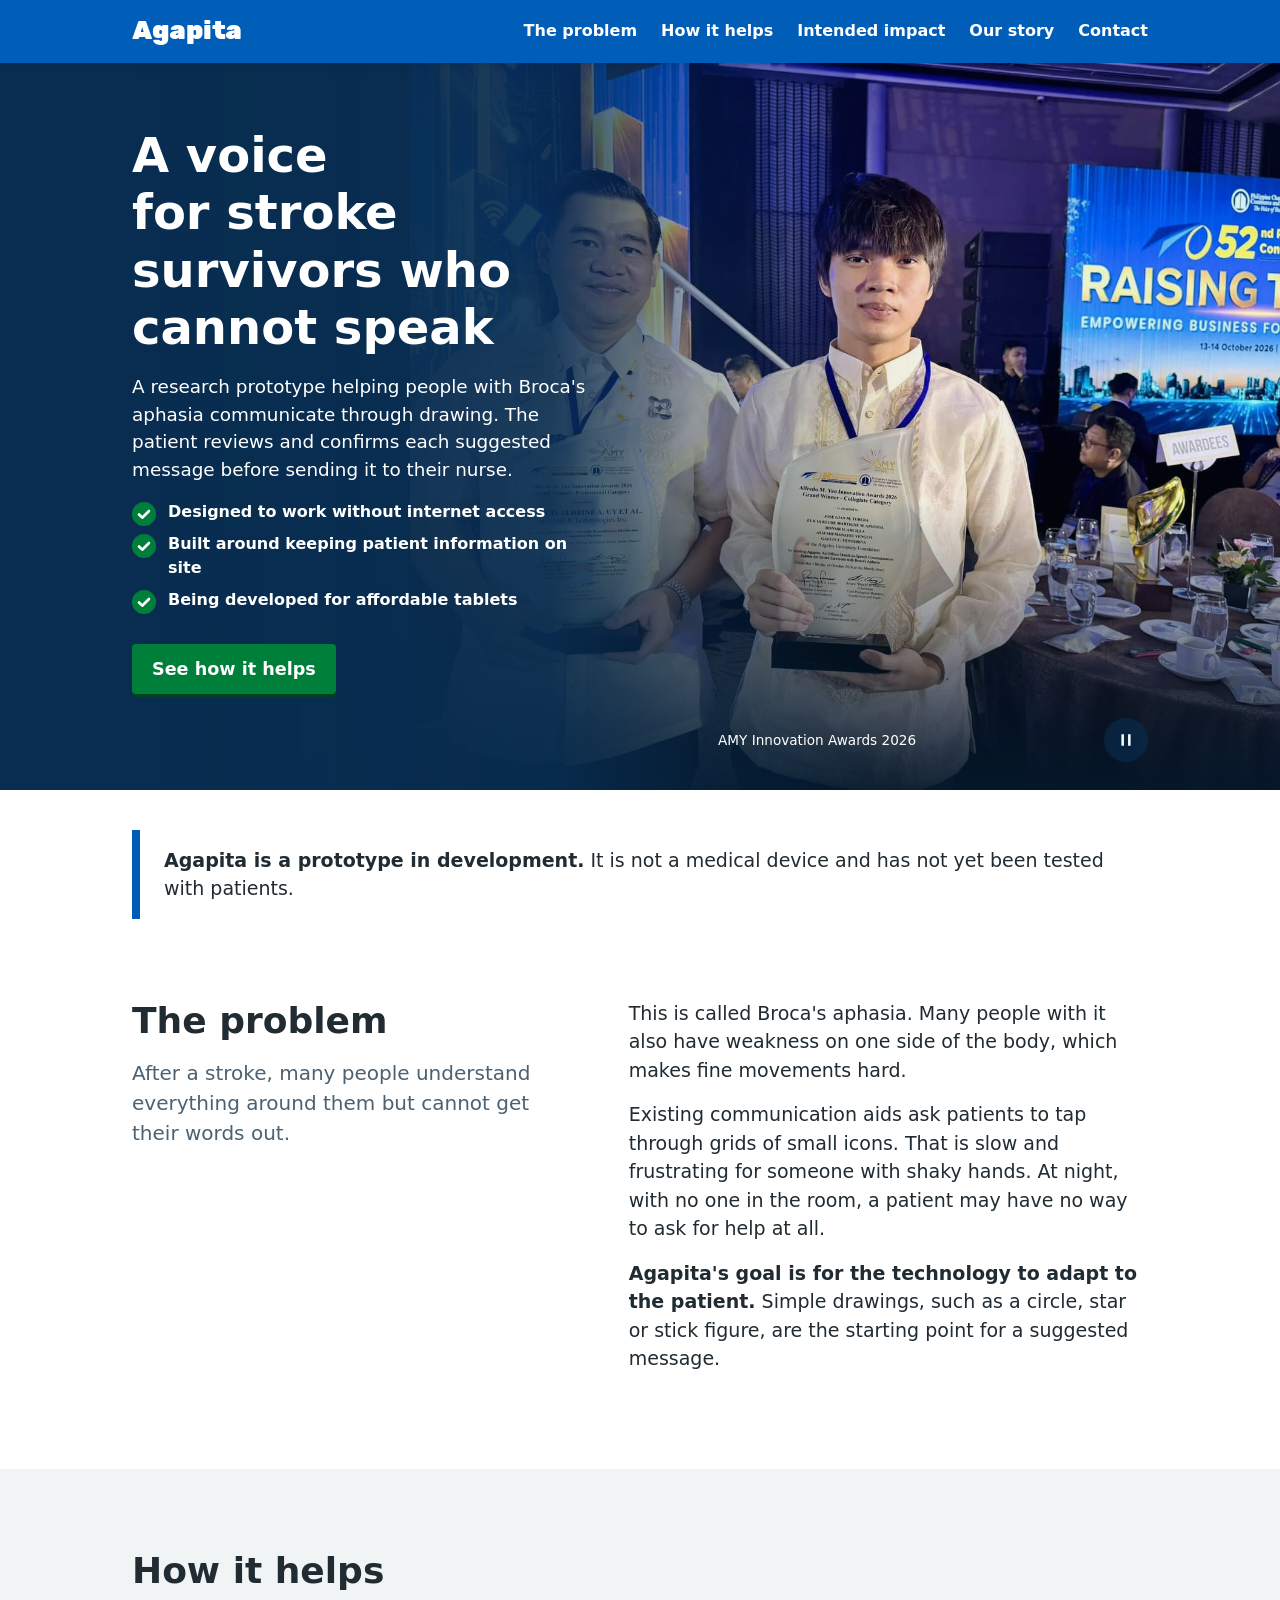
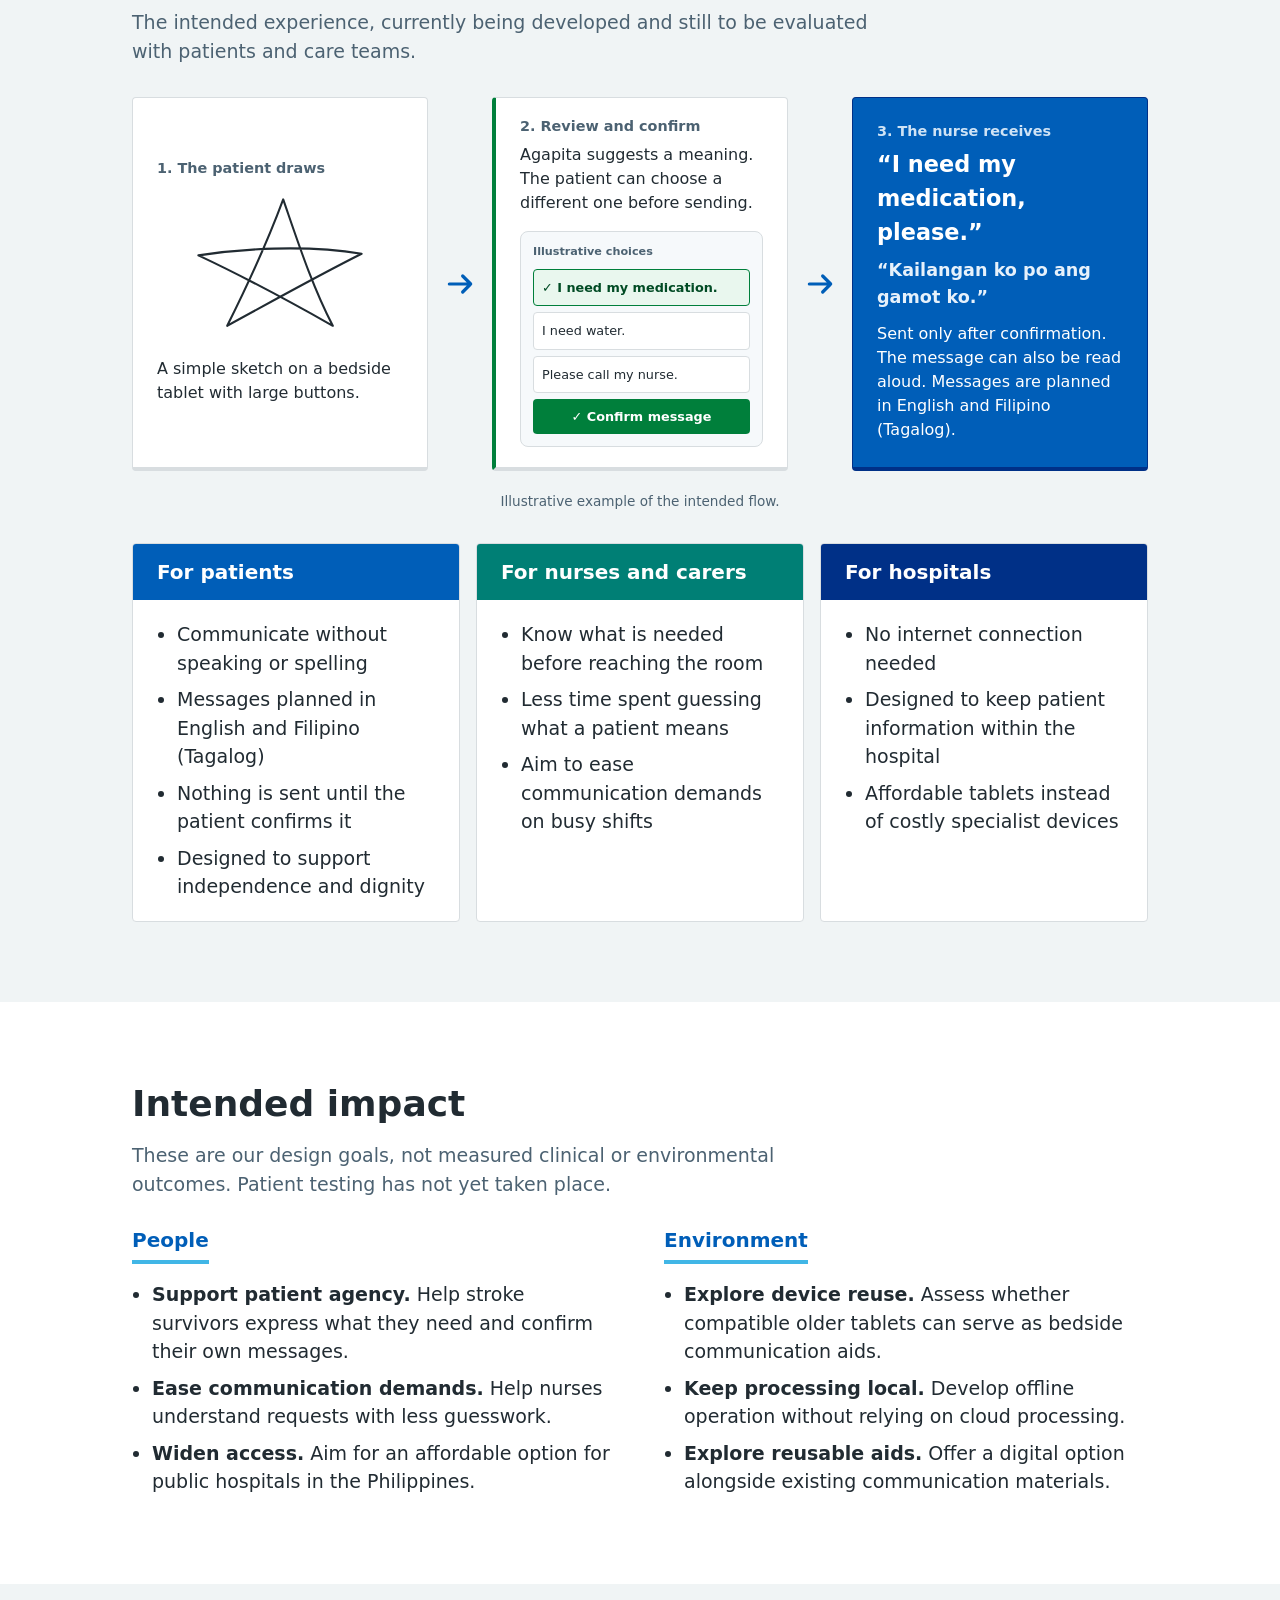
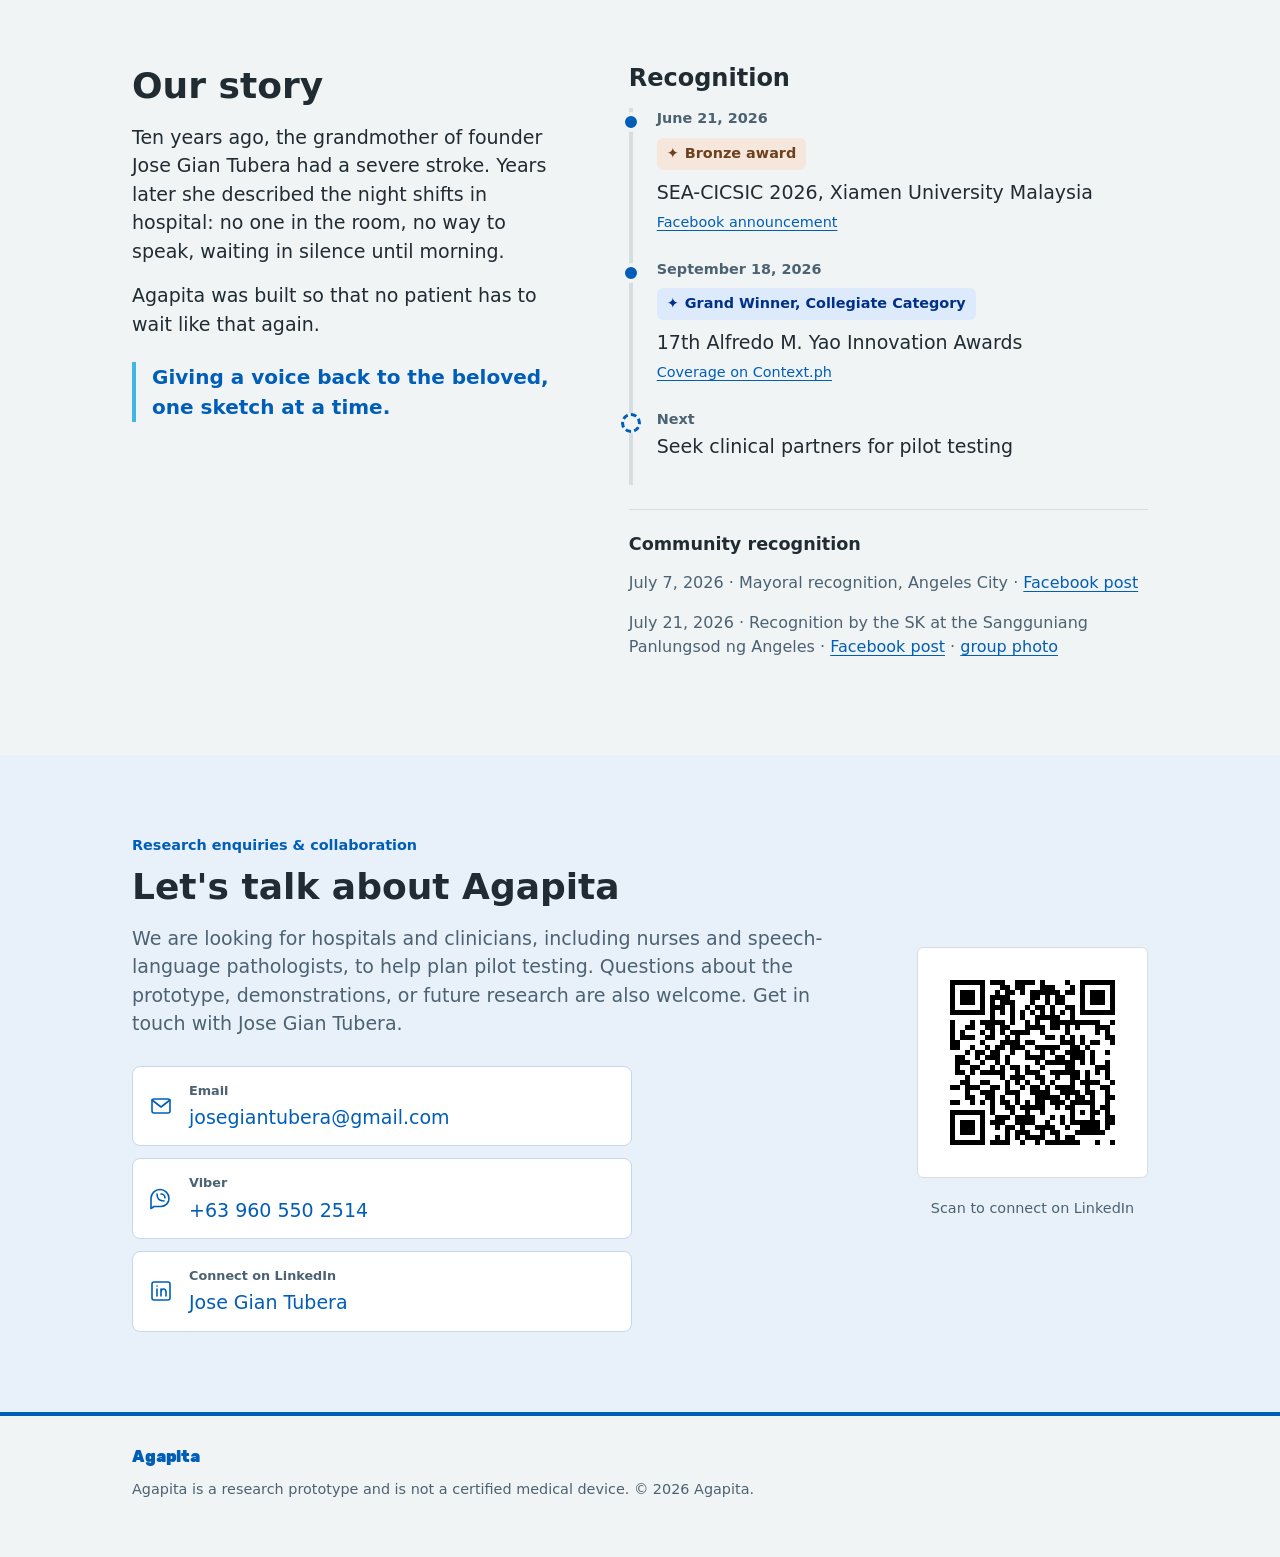
==== site/index.html @ a3d559a4 "change hero carousel image order" ====
<!doctype html>
<html lang="en">
<head>
  <meta charset="utf-8">
  <meta name="viewport" content="width=device-width, initial-scale=1">
  <title>Agapita | A Voice for Stroke Survivors</title>
  <meta name="description" content="Agapita is a research prototype designed to help stroke survivors with Broca's aphasia communicate through drawings and patient-confirmed messages.">
  <meta property="og:title" content="Agapita | A Voice for Stroke Survivors">
  <meta property="og:description" content="A research prototype for communication through drawing, with patient review and confirmation before sending.">
  <meta property="og:type" content="website">
  <meta property="og:url" content="https://iamstrix.github.io/agapita-site/">
  <meta property="og:site_name" content="Agapita">
  <meta property="og:image" content="https://iamstrix.github.io/agapita-site/assets/social-preview.jpg">
  <meta property="og:image:width" content="1200">
  <meta property="og:image:height" content="630">
  <meta property="og:image:alt" content="Agapita at the AMY Innovation Awards ceremony.">
  <meta name="twitter:card" content="summary_large_image">
  <meta name="twitter:title" content="Agapita | A Voice for Stroke Survivors">
  <meta name="twitter:description" content="A research prototype for communication through drawing, with patient review and confirmation before sending.">
  <meta name="twitter:image" content="https://iamstrix.github.io/agapita-site/assets/social-preview.jpg">
  <meta name="twitter:image:alt" content="Agapita at the AMY Innovation Awards ceremony.">
  <meta name="theme-color" content="#005EB8">
  <meta name="color-scheme" content="light">
  <link rel="canonical" href="https://iamstrix.github.io/agapita-site/">
  <link rel="icon" type="image/svg+xml" href="assets/favicon.svg">
  <link rel="icon" type="image/png" sizes="32x32" href="assets/favicon-32.png">
  <link rel="apple-touch-icon" href="assets/apple-touch-icon.png">
  <link rel="preconnect" href="https://fonts.googleapis.com">
  <link rel="preconnect" href="https://fonts.gstatic.com" crossorigin>
  <link href="https://fonts.googleapis.com/css2?family=Rubik+One&text=Agapita&display=swap" rel="stylesheet">
  <link rel="stylesheet" href="style.css">
  <script src="carousel.js" defer></script>
  <script src="navigation.js" defer></script>
</head>
<body>
  <a class="skip" href="#main">Skip to main content</a>

  <header class="header">
    <div class="wrap header-inner">
      <a href="#top" class="header-brand wordmark">Agapita</a>
      <nav class="header-nav" aria-label="Sections">
        <a href="#problem">The problem</a>
        <a href="#helps">How it helps</a>
        <a href="#impact">Intended impact</a>
        <a href="#story">Our story</a>
        <a href="#contact">Contact</a>
      </nav>
    </div>
  </header>

  <main id="main">
    <!-- Hero -->
    <section class="hero" id="top">
      <div class="wrap hero-copy">
        <div class="hero-text">
          <h1>A voice for stroke survivors who cannot speak</h1>
          <p class="lede">A research prototype helping people with Broca's aphasia communicate through drawing. The patient reviews and confirms each suggested message before sending it to their nurse.</p>
          <ul class="ticks">
            <li>Designed to work without internet access</li>
            <li>Built around keeping patient information on site</li>
            <li>Being developed for affordable tablets</li>
          </ul>
          <a class="button" href="#helps">See how it helps</a>
        </div>
      </div>
        <div class="carousel" role="region" aria-roledescription="carousel" aria-label="Agapita at innovation events">
          <div class="carousel-slides" id="event-slides">
            <figure class="event-slide event-slide-plaques">
              <img src="assets/events/amy-awards-recognition.jpg" width="1600" height="1200" fetchpriority="high" decoding="async" alt="Two award recipients hold their AMY Innovation Awards plaques beside the conference stage.">
              <figcaption>
                <span class="event-name">AMY Innovation Awards 2026</span>
              </figcaption>
            </figure>
            <figure class="event-slide">
              <img src="assets/events/sea-cicsic-demonstration.jpg" width="1600" height="1067" loading="lazy" decoding="async" alt="A presenter demonstrates Agapita on a tablet to seated attendees at SEA-CICSIC.">
              <figcaption>
                <span class="event-name">SEA-CICSIC 2026 · Xiamen University Malaysia</span>
              </figcaption>
            </figure>
            <figure class="event-slide">
              <img src="assets/events/amy-awards-stage.jpg" width="1440" height="810" loading="lazy" decoding="async" alt="An Agapita representative holding an award joins a group photograph on the AMY Innovation Awards stage.">
              <figcaption>
                <span class="event-name">AMY Innovation Awards 2026</span>
              </figcaption>
            </figure>
          </div>
          <button type="button" class="carousel-play" aria-controls="event-slides" aria-describedby="carousel-help" aria-label="Pause slideshow" title="Pause slideshow" hidden>
            <svg class="icon-pause" viewBox="0 0 24 24" aria-hidden="true"><path d="M8 5v14M16 5v14" fill="none" stroke="currentColor" stroke-width="3"/></svg>
            <svg class="icon-play" viewBox="0 0 24 24" aria-hidden="true"><path d="m8 5 11 7-11 7Z" fill="currentColor"/></svg>
          </button>
          <p id="carousel-help" class="visually-hidden">Use the left and right arrow keys to change photographs.</p>
          <p class="carousel-status visually-hidden" aria-live="polite" aria-atomic="true"></p>
        </div>
    </section>

    <div class="wrap">
      <div class="inset">
        <p><strong>Agapita is a prototype in development.</strong> It is not a medical device and has not yet been tested with patients.</p>
      </div>
    </div>

    <!-- Problem -->
    <section class="section" id="problem">
      <div class="wrap two-col">
        <div>
          <h2>The problem</h2>
          <p class="lede-sm">After a stroke, many people understand everything around them but cannot get their words out.</p>
        </div>
        <div>
          <p>This is called Broca's aphasia. Many people with it also have weakness on one side of the body, which makes fine movements hard.</p>
          <p>Existing communication aids ask patients to tap through grids of small icons. That is slow and frustrating for someone with shaky hands. At night, with no one in the room, a patient may have no way to ask for help at all.</p>
          <p><strong>Agapita's goal is for the technology to adapt to the patient.</strong> Simple drawings, such as a circle, star or stick figure, are the starting point for a suggested message.</p>
        </div>
      </div>
    </section>

    <!-- How it helps -->
    <section class="section section-grey" id="helps">
      <div class="wrap">
        <h2>How it helps</h2>
        <p class="section-intro">The intended experience, currently being developed and still to be evaluated with patients and care teams.</p>
        <div class="communication-demo">
        <div class="hero-demo" aria-label="Example: a sketch becomes a message">
          <div class="panel">
            <h3 class="panel-label">1. The patient draws</h3>
            <svg class="sketch" viewBox="0 0 240 200" aria-hidden="true">
              <path class="stroke" d="M18 88 C70 80 150 74 222 86 C170 112 120 140 54 176 C78 128 104 72 124 18 C142 70 160 126 186 176 C140 150 82 118 18 88"/>
            </svg>
            <p class="flow-detail">A simple sketch on a bedside tablet with large buttons.</p>
          </div>
          <div class="arrow" aria-hidden="true">
            <svg viewBox="0 0 24 24"><path d="M12 4v16m0 0-6-6m6 6 6-6"/></svg>
          </div>
          <div class="panel panel-review">
            <h3 class="panel-label">2. Review and confirm</h3>
            <p>Agapita suggests a meaning. The patient can choose a different one before sending.</p>
            <div class="message-preview" role="group" aria-label="Illustrative message choices, not an interactive demo">
              <p class="preview-label">Illustrative choices</p>
              <ul class="preview-options">
                <li class="is-selected"><span aria-hidden="true">✓</span> I need my medication.</li>
                <li>I need water.</li>
                <li>Please call my nurse.</li>
              </ul>
              <span class="preview-confirm"><span aria-hidden="true">✓</span> Confirm message</span>
            </div>
          </div>
          <div class="arrow" aria-hidden="true">
            <svg viewBox="0 0 24 24"><path d="M12 4v16m0 0-6-6m6 6 6-6"/></svg>
          </div>
          <div class="panel panel-message">
            <h3 class="panel-label">3. The nurse receives</h3>
            <p class="message">“I need my medication, please.”</p>
            <p class="message-alt" lang="fil">“Kailangan ko po ang gamot ko.”</p>
            <p class="flow-detail">Sent only after confirmation. The message can also be read aloud. Messages are planned in English and Filipino (Tagalog).</p>
          </div>
          <p class="demo-note">Illustrative example of the intended flow.</p>
        </div>
        </div>
        <div class="cards">
          <article class="card">
            <div class="card-head card-head-blue"><h3>For patients</h3></div>
            <div class="card-body">
              <ul>
                <li>Communicate without speaking or spelling</li>
                <li>Messages planned in English and Filipino (Tagalog)</li>
                <li>Nothing is sent until the patient confirms it</li>
                <li>Designed to support independence and dignity</li>
              </ul>
            </div>
          </article>
          <article class="card">
            <div class="card-head card-head-aqua"><h3>For nurses and carers</h3></div>
            <div class="card-body">
              <ul>
                <li>Know what is needed before reaching the room</li>
                <li>Less time spent guessing what a patient means</li>
                <li>Aim to ease communication demands on busy shifts</li>
              </ul>
            </div>
          </article>
          <article class="card">
            <div class="card-head card-head-dark"><h3>For hospitals</h3></div>
            <div class="card-body">
              <ul>
                <li>No internet connection needed</li>
                <li>Designed to keep patient information within the hospital</li>
                <li>Affordable tablets instead of costly specialist devices</li>
              </ul>
            </div>
          </article>
        </div>
      </div>
    </section>

    <!-- Impact -->
    <section class="section" id="impact">
      <div class="wrap">
        <h2>Intended impact</h2>
        <p class="section-intro">These are our design goals, not measured clinical or environmental outcomes. Patient testing has not yet taken place.</p>
        <div class="impact">
          <div>
            <h3>People</h3>
            <ul>
              <li><strong>Support patient agency.</strong> Help stroke survivors express what they need and confirm their own messages.</li>
              <li><strong>Ease communication demands.</strong> Help nurses understand requests with less guesswork.</li>
              <li><strong>Widen access.</strong> Aim for an affordable option for public hospitals in the Philippines.</li>
            </ul>
          </div>
          <div>
            <h3>Environment</h3>
            <ul>
              <li><strong>Explore device reuse.</strong> Assess whether compatible older tablets can serve as bedside communication aids.</li>
              <li><strong>Keep processing local.</strong> Develop offline operation without relying on cloud processing.</li>
              <li><strong>Explore reusable aids.</strong> Offer a digital option alongside existing communication materials.</li>
            </ul>
          </div>
        </div>
      </div>
    </section>

    <!-- Story -->
    <section class="section section-grey" id="story">
      <div class="wrap two-col">
        <div>
          <h2>Our story</h2>
          <p>Ten years ago, the grandmother of founder Jose Gian Tubera had a severe stroke. Years later she described the night shifts in hospital: no one in the room, no way to speak, waiting in silence until morning.</p>
          <p>Agapita was built so that no patient has to wait like that again.</p>
          <p class="quote">Giving a voice back to the beloved, one sketch at a time.</p>
        </div>
        <div>
          <h2 class="h2-sm">Recognition</h2>
          <ol class="timeline">
            <li><time class="tl-date" datetime="2026-06-21">June 21, 2026</time><span><strong class="award-badge award-bronze"><span aria-hidden="true">✦</span> Bronze award</strong><br>SEA-CICSIC 2026, Xiamen University Malaysia<br><a class="tl-source" href="https://www.facebook.com/ccsdragons/posts/pfbid0Pv87STEeNGyTgvTKrPQnf9edVNFpvnEP8j9SLjPHQQy8xbLPoaAoQ9BxcWRFBU17l">Facebook announcement</a></span></li>
            <li><time class="tl-date" datetime="2026-09-18">September 18, 2026</time><span><strong class="award-badge award-winner"><span aria-hidden="true">✦</span> Grand Winner, Collegiate Category</strong><br>17th Alfredo M. Yao Innovation Awards<br><a class="tl-source" href="https://context.ph/2026/10/28/pcci-honors-two-filipino-innovations-at-2026-alfredo-m-yao-innovation-awards/">Coverage on Context.ph</a></span></li>
            <li class="tl-next"><span class="tl-date">Next</span><span>Seek clinical partners for pilot testing</span></li>
          </ol>
          <div class="community-recognition">
            <h3>Community recognition</h3>
            <p><time datetime="2026-07-07">July 7, 2026</time> · Mayoral recognition, Angeles City · <a href="https://www.facebook.com/share/p/1FUmyyKnp6/">Facebook post</a></p>
            <p><time datetime="2026-07-21">July 21, 2026</time> · Recognition by the SK at the Sangguniang Panlungsod ng Angeles · <a href="https://www.facebook.com/share/p/19gNRGMrfC/">Facebook post</a> · <a href="https://www.facebook.com/share/1E3nnR9HJy/">group photo</a></p>
          </div>
        </div>
      </div>
    </section>


    <section class="section contact" id="contact" aria-labelledby="contact-title">
      <div class="wrap contact-grid">
        <div>
          <p class="contact-eyebrow">Research enquiries &amp; collaboration</p>
          <h2 id="contact-title">Let's talk about Agapita</h2>
          <p class="section-intro">We are looking for hospitals and clinicians, including nurses and speech-language pathologists, to help plan pilot testing. Questions about the prototype, demonstrations, or future research are also welcome. Get in touch with Jose Gian Tubera.</p>
          <address class="contact-links">
            <a href="mailto:josegiantubera@gmail.com">
              <svg class="contact-icon" viewBox="0 0 24 24" aria-hidden="true"><rect x="3" y="5" width="18" height="14" rx="2"/><path d="m3 6 9 7 9-7"/></svg>
              <span><span class="contact-label">Email</span><span>josegiantubera@gmail.com</span></span>
            </a>
            <a href="viber://chat?number=%2B639605502514">
              <svg class="contact-icon" viewBox="0 0 24 24" aria-hidden="true"><path d="M20 11.5a8 8 0 0 1-8 8H5l-3 2v-10a9 9 0 1 1 18 0Z"/><path d="M8 7c0 5 2 7 7 7M12 7a4 4 0 0 1 4 4"/></svg>
              <span><span class="contact-label">Viber</span><span>+63 960 550 2514</span></span>
            </a>
            <a href="https://www.linkedin.com/in/josegiantubera/">
              <svg class="contact-icon" viewBox="0 0 24 24" aria-hidden="true"><rect x="3" y="3" width="18" height="18" rx="2"/><path d="M8 10v7M12 17v-7m0 3c0-4 5-4 5 0v4M8 7v.1"/></svg>
              <span><span class="contact-label">Connect on LinkedIn</span><span>Jose Gian Tubera</span></span>
            </a>
          </address>
        </div>
        <figure class="contact-qr">
          <a href="https://www.linkedin.com/in/josegiantubera/" aria-label="Open Jose Gian Tubera's LinkedIn profile">
            <img src="assets/linkedin-qr.svg" width="205" height="205" loading="lazy" alt="QR code linking to Jose Gian Tubera's LinkedIn profile.">
          </a>
          <figcaption>Scan to connect on LinkedIn</figcaption>
        </figure>
      </div>
    </section>
  </main>

  <footer class="footer">
    <div class="wrap">
      <p class="footer-wordmark wordmark">Agapita</p>
      <p class="footer-small">Agapita is a research prototype and is not a certified medical device. © 2026 Agapita.</p>
    </div>
  </footer>
</body>
</html>
---- site/style.css ----
/* Bright clinical palette (NHS-style service colours). Light only, by design. */
:root {
  --blue: #005eb8;
  --dark-blue: #003087;
  --light-blue: #41b6e6;
  --green: #007f3b;
  --green-dark: #00401e;
  --text: #212b32;
  --text-secondary: #4c6272;
  --border: #d8dde0;
  --grey-bg: #f0f4f5;
  --pale-blue: #e8f1fa;
  --white: #ffffff;
  --focus: #ffeb3b;
  --visited: #330072;
  --header-height: 9rem;

  --font: system-ui, -apple-system, BlinkMacSystemFont, "Segoe UI", Roboto, "Helvetica Neue", Arial, sans-serif;
  color-scheme: light;
}

.wordmark { font-family: "Rubik One", "Arial Black", Arial, sans-serif; font-weight: 400; letter-spacing: -0.01em; }

*, *::before, *::after { box-sizing: border-box; }
html { scroll-behavior: smooth; scroll-padding-top: calc(var(--header-height) + 16px); -webkit-text-size-adjust: 100%; }
@media (min-width: 760px) { :root { --header-height: 5rem; } }
body {
  margin: 0;
  background: var(--white);
  color: var(--text);
  font-family: var(--font);
  font-size: 19px;
  line-height: 1.5;
  -webkit-font-smoothing: antialiased;
}
h1, h2, h3 { margin: 0 0 16px; line-height: 1.2; font-weight: 700; }
h1 { font-size: clamp(2rem, 5vw, 3rem); text-wrap: balance; }
h2 { font-size: clamp(1.6rem, 3.6vw, 2.25rem); }
.h2-sm { font-size: 1.5rem; }
h3 { font-size: 1.25rem; }
p { margin: 0 0 16px; }
ul { margin: 0; padding-left: 20px; }
li { margin-bottom: 8px; }

a { color: var(--blue); text-decoration: underline; text-underline-offset: 3px; }
a:visited { color: var(--visited); }
a:hover { color: var(--dark-blue); text-decoration-thickness: 3px; }
a:focus-visible, .button:focus-visible {
  outline: 4px solid transparent;
  background: var(--focus);
  color: var(--text);
  box-shadow: 0 -2px var(--focus), 0 4px var(--text);
  text-decoration: none;
}
button:focus-visible {
  outline: 3px solid var(--text);
  outline-offset: 3px;
  background: var(--focus);
  color: var(--text);
}
[hidden] { display: none !important; }
.visually-hidden {
  position: absolute; width: 1px; height: 1px; padding: 0; margin: -1px;
  overflow: hidden; clip-path: inset(50%); white-space: nowrap; border: 0;
}

.skip { position: fixed; left: -9999px; top: 0; padding: 12px 16px; z-index: 20; }
.skip:focus { left: 16px; top: 16px; }

.wrap { width: 100%; max-width: 1080px; margin: 0 auto; padding: 0 16px; }
@media (min-width: 720px) { .wrap { padding: 0 32px; } }

/* Header */
.header { position: sticky; top: 0; z-index: 10; background: var(--blue); box-shadow: 0 2px 8px rgba(0, 30, 60, .12); }
.header-inner { display: flex; flex-wrap: wrap; align-items: center; gap: 8px 32px; padding-top: 16px; padding-bottom: 16px; }
.header-brand, .header-brand:visited { color: var(--white); text-decoration: none; font-size: 1.6rem; line-height: 1.2; padding: 0 4px; margin: 0 -4px; }
.header-brand:hover { color: var(--white); text-decoration: none; }
.header-nav { display: flex; flex-wrap: wrap; gap: 4px 24px; }
.header-nav a, .header-nav a:visited { color: var(--white); font-size: 1rem; font-weight: 600; text-decoration: none; }
.header-nav a:hover { text-decoration: underline; }
.header a:focus-visible { color: var(--text); background: var(--focus); }
@media (min-width: 760px) { .header-nav { margin-left: auto; } }
@media (max-width: 759px) {
  .header-inner { gap: 2px; padding-top: 10px; padding-bottom: 6px; }
  .header-brand { font-size: 1.3rem; }
  .header-nav { width: 100%; flex-wrap: nowrap; overflow-x: auto; gap: 4px; padding: 4px; margin: 0 -4px; }
  .header-nav a { flex: 0 0 auto; display: flex; align-items: center; min-height: 40px; padding: 4px 8px; font-size: .875rem; white-space: nowrap; }
}

/* Hero */
.hero { position: relative; isolation: isolate; background: #082d50; color: var(--white); }
.hero-copy { position: relative; z-index: 2; padding-top: 48px; padding-bottom: 48px; pointer-events: none; }
.hero-text { max-width: 36rem; pointer-events: auto; }
.hero .ticks { font-size: 1rem; }
.hero .button:focus-visible { background: var(--focus); color: var(--text); }
@media (min-width: 1000px) {
  .hero-copy { padding-top: 64px; padding-bottom: 96px; min-height: 680px; }
  .hero-text { width: 45%; max-width: 29rem; }
  .hero .lede { font-size: 1.15rem; }
}
.lede { font-size: 1.3rem; max-width: 34rem; }
.lede-sm { font-size: 1.25rem; color: var(--text-secondary); }

.ticks { list-style: none; padding: 0; margin: 0 0 32px; }
.ticks li { position: relative; padding-left: 36px; font-weight: 600; }
.ticks li::before {
  content: ""; position: absolute; left: 0; top: 2px; width: 24px; height: 24px; border-radius: 50%;
  background: var(--green) url("data:image/svg+xml,%3Csvg xmlns='http://www.w3.org/2000/svg' viewBox='0 0 24 24'%3E%3Cpath d='M7 12.5l3.2 3.2L17 9' fill='none' stroke='white' stroke-width='2.6' stroke-linecap='round' stroke-linejoin='round'/%3E%3C/svg%3E") center / 100% no-repeat;
}

.button, .button:visited {
  display: inline-block;
  padding: 12px 20px;
  background: var(--green);
  color: var(--white);
  font-weight: 600;
  font-size: 1.1rem;
  text-decoration: none;
  border-radius: 4px;
  box-shadow: 0 4px 0 var(--green-dark);
}
.button:hover { background: #00662f; color: var(--white); text-decoration: none; }
.button:active { transform: translateY(4px); box-shadow: none; }

.hero-demo { display: grid; gap: 8px; justify-items: center; max-width: 420px; width: 100%; justify-self: center; }
.communication-demo { margin: 32px 0; }
@media (min-width: 760px) {
  .hero-demo { max-width: none; grid-template-columns: 1fr 32px 1fr 32px 1fr; align-items: center; gap: 16px; }
  .hero-demo .panel { height: 100%; min-height: 300px; display: flex; flex-direction: column; justify-content: center; }
  .hero-demo .sketch { height: 160px; }
  .hero-demo .arrow { transform: rotate(-90deg); }
  .hero-demo .demo-note { grid-column: 1 / -1; }
}
.panel { width: 100%; background: var(--white); border: 1px solid var(--border); border-bottom: 4px solid var(--border); border-radius: 4px; padding: 20px 24px; }
.panel-label { font-size: .9rem; font-weight: 700; color: var(--text-secondary); margin-bottom: 8px; }
.sketch { width: 100%; height: 180px; display: block; }
.panel-review { border-left: 4px solid var(--green); }
.panel-review > p { font-size: 1rem; }
.message-preview { padding: 12px; border: 1px solid var(--border); border-radius: 8px; background: #f6f9fb; }
.preview-label { margin-bottom: 8px; color: var(--text-secondary); font-size: .7rem; font-weight: 600; }
.preview-options { list-style: none; padding: 0; font-size: .8rem; }
.preview-options li { padding: 8px; border: 1px solid var(--border); border-radius: 4px; background: var(--white); margin-bottom: 6px; }
.preview-options .is-selected { color: #004b24; border-color: var(--green); background: #e9f7ee; font-weight: 600; }
.preview-confirm { display: block; border-radius: 4px; padding: 8px; text-align: center; background: var(--green); color: var(--white); font-size: .8rem; font-weight: 600; }
.demo-note { font-size: .85rem; color: var(--text-secondary); margin: 4px 0 0; text-align: center; }
.sketch .stroke {
  fill: none; stroke: var(--text); stroke-width: 2.6; stroke-linecap: round; stroke-linejoin: round;
  stroke-dasharray: 1000; stroke-dashoffset: 1000; animation: draw 2.4s ease-out .3s forwards;
}
@keyframes draw { to { stroke-dashoffset: 0; } }
.arrow svg { width: 32px; height: 32px; fill: none; stroke: var(--blue); stroke-width: 2.4; stroke-linecap: round; stroke-linejoin: round; display: block; }
.panel-message { background: var(--blue); border-color: var(--dark-blue); }
.panel-message .panel-label { color: #cfe3f5; }
.message { color: var(--white); font-size: 1.4rem; font-weight: 700; margin: 0; }
.message-alt { color: #e6f1fb; font-size: 1.1rem; font-weight: 600; margin: 8px 0 0; }
.flow-detail { font-size: 1rem; margin: 12px 0 0; }
.panel-message .flow-detail { color: var(--white); }
@media (prefers-reduced-motion: reduce) {
  .sketch .stroke { animation: none; stroke-dashoffset: 0; }
  html { scroll-behavior: auto; }
}

/* Inset callout */
.inset { margin: 40px 0 0; padding: 16px 24px; border-left: 8px solid var(--blue); background: var(--white); }
.inset p { margin: 0; }

/* Sections */
.section { padding: 56px 0; }
@media (min-width: 900px) { .section { padding: 80px 0; } }
.section-grey { background: var(--grey-bg); }
.section-intro { max-width: 46rem; color: var(--text-secondary); margin-bottom: 28px; }
.two-col { display: grid; gap: 16px; }
@media (min-width: 900px) { .two-col { grid-template-columns: 1fr 1.2fr; gap: 64px; } }

/* Cards */
.cards { display: grid; gap: 16px; }
@media (min-width: 760px) { .cards { grid-template-columns: repeat(3, 1fr); } }
.card { background: var(--white); border: 1px solid var(--border); border-radius: 4px; overflow: hidden; }
@media (hover: hover) and (pointer: fine) {
  .card { transition: box-shadow .2s ease, transform .2s ease; }
  .card:hover { transform: translateY(-2px); box-shadow: 0 8px 20px rgba(0,48,87,.1); }
}
.card-head { padding: 16px 24px; color: var(--white); }
.card-head h3 { margin: 0; }
.card-head-blue { background: var(--blue); }
.card-head-aqua { background: #007f75; }
.card-head-dark { background: var(--dark-blue); }
.card-body { padding: 20px 24px 12px; }

/* Impact */
.impact { display: grid; gap: 32px; margin-top: 8px; }
@media (min-width: 760px) { .impact { grid-template-columns: 1fr 1fr; gap: 48px; } }
.impact h3 { color: var(--blue); padding-bottom: 8px; border-bottom: 4px solid var(--light-blue); display: inline-block; }

/* Story */
.quote { font-size: 1.25rem; font-weight: 700; color: var(--blue); border-left: 4px solid var(--light-blue); padding-left: 16px; margin-top: 24px; }
.timeline { list-style: none; margin: 0; padding: 0; border-left: 4px solid var(--border); }
.timeline li { position: relative; padding: 0 0 24px 24px; display: grid; gap: 2px; margin: 0; }
.timeline li::before { content: ""; position: absolute; left: -12px; top: 4px; width: 20px; height: 20px; border-radius: 50%; background: var(--blue); border: 4px solid var(--grey-bg); }
.timeline .tl-next::before { background: var(--grey-bg); border: 3px dashed var(--blue); }
.tl-date { font-size: .9rem; font-weight: 700; color: var(--text-secondary); }
.tl-source { font-size: .9rem; }
.award-badge { display: inline-flex; align-items: center; gap: 6px; padding: 5px 10px; border-radius: 6px; margin: 6px 0 8px; font-size: .9rem; }
.award-bronze { color: #6d401e; background: #f5e7db; }
.award-winner { color: var(--dark-blue); background: #dceafb; }
.community-recognition { margin-top: 24px; padding-top: 24px; border-top: 1px solid var(--border); }
.community-recognition h3 { font-size: 1.1rem; }
.community-recognition p { font-size: 1rem; color: var(--text-secondary); }

/* Contact */
.contact { background: var(--pale-blue); }
.contact-grid { display: grid; gap: 32px; align-items: center; }
.contact-eyebrow { color: var(--blue); font-size: .9rem; font-weight: 700; margin-bottom: 8px; }
.contact-links { display: grid; gap: 12px; font-style: normal; }
.contact-links a { display: flex; align-items: center; gap: 16px; width: 100%; max-width: 500px; min-height: 76px; padding: 14px 16px; border: 1px solid #c7d8e8; border-radius: 8px; background: var(--white); text-decoration: none; overflow-wrap: anywhere; transition: background .2s ease, box-shadow .2s ease; }
.contact-links a > span { min-width: 0; }
.contact-links a > span > span { display: block; }
.contact-links a:hover { background: #f8fbff; box-shadow: 0 3px 12px rgba(0,48,87,.09); }
.contact-links a:focus-visible { background: var(--focus); }
.contact-icon { width: 24px; height: 24px; flex: 0 0 24px; fill: none; stroke: currentColor; stroke-width: 1.6; stroke-linecap: round; stroke-linejoin: round; }
.contact-label { color: var(--text-secondary); font-size: .8rem; font-weight: 600; margin-bottom: 3px; }
.contact-links a:focus-visible .contact-label { color: var(--text); }
.contact-qr { margin: 0; text-align: center; justify-self: start; }
.contact-qr a { display: inline-block; padding: 12px; background: var(--white); border: 1px solid var(--border); border-radius: 6px; }
.contact-qr img { display: block; width: 205px; height: 205px; }
.contact-qr figcaption { margin-top: 12px; font-size: .9rem; color: var(--text-secondary); }
@media (min-width: 760px) {
  .contact-grid { grid-template-columns: minmax(0, 1fr) auto; gap: 64px; }
}
@media (max-width: 759px) {
  .contact-qr { display: none; }
  .contact-links a { font-size: 1rem; }
}
@media (prefers-reduced-motion: reduce) {
  .card, .contact-links a { transition: none; }
  .card:hover { transform: none; }
}

/* Hero photos: a static first slide is the no-JavaScript fallback. */
.carousel { position: relative; overflow: hidden; background: #082d50; }
.carousel-slides { position: relative; }
.event-slide { margin: 0; }
.event-slide:not(:first-child) { display: none; }
.carousel.is-enhanced .event-slide { display: block; }
.event-slide img { display: block; width: 100%; aspect-ratio: 3 / 2; height: auto; object-fit: contain; background: #082d50; }
.event-slide figcaption { padding: 20px 80px 20px 24px; min-height: 80px; font-size: .85rem; }
.event-name { font-weight: 400; }
.event-slide.is-leaving { position: absolute; inset: 0; pointer-events: none; }
.event-slide.is-leaving figcaption { visibility: hidden; }
.carousel-play { position: absolute; z-index: 3; bottom: 18px; right: 24px; display: grid; place-items: center; width: 44px; height: 44px; padding: 12px; border: 0; border-radius: 50%; color: var(--white); background: rgba(8,45,80,.6); cursor: pointer; }
.carousel-play:hover { background: #154875; }
.carousel-play:focus-visible { background: var(--focus); color: var(--text); }
.carousel-play svg { width: 20px; height: 20px; }
.carousel-play .icon-play, .carousel-play[data-paused="true"] .icon-pause { display: none; }
.carousel-play[data-paused="true"] .icon-play { display: block; }
@media (min-width: 1000px) {
  .hero .carousel { position: absolute; inset: 0; }
  .carousel-slides, .event-slide { position: absolute; inset: 0; }
  .event-slide img { position: absolute; left: 32%; width: 68%; height: 100%; aspect-ratio: auto; object-fit: cover; object-position: center 38%; }
  .event-slide-plaques img { object-position: 38% center; }
  .carousel::after { content: ""; position: absolute; inset: 0; pointer-events: none; background: linear-gradient(90deg, #082d50 10%, rgba(8,45,80,.98) 25%, rgba(8,45,80,.91) 43%, rgba(8,45,80,.4) 54%, rgba(8,45,80,.06) 70%), linear-gradient(0deg, rgba(4,22,40,.95), transparent 40%); }
  .event-slide figcaption { position: absolute; z-index: 1; bottom: 28px; right: max(32px, calc((100vw - 1016px) / 2)); width: 38%; max-width: 430px; min-height: 44px; padding: 12px 60px 12px 0; }
  .carousel-play { bottom: 28px; right: max(32px, calc((100vw - 1016px) / 2)); }
}
@media (max-width: 479px) {
  .event-slide figcaption { padding: 20px 76px 20px 16px; }
  .carousel-play { right: 16px; }
}

/* Footer */
.footer { background: var(--grey-bg); border-top: 4px solid var(--blue); padding: 32px 0 48px; }
.footer-wordmark { font-size: 1.6rem; line-height: 1.2; color: var(--blue); margin-bottom: 12px !important; }
.footer p { font-size: 1rem; margin-bottom: 8px; }
.footer .footer-small { color: var(--text-secondary); font-size: .9rem; }
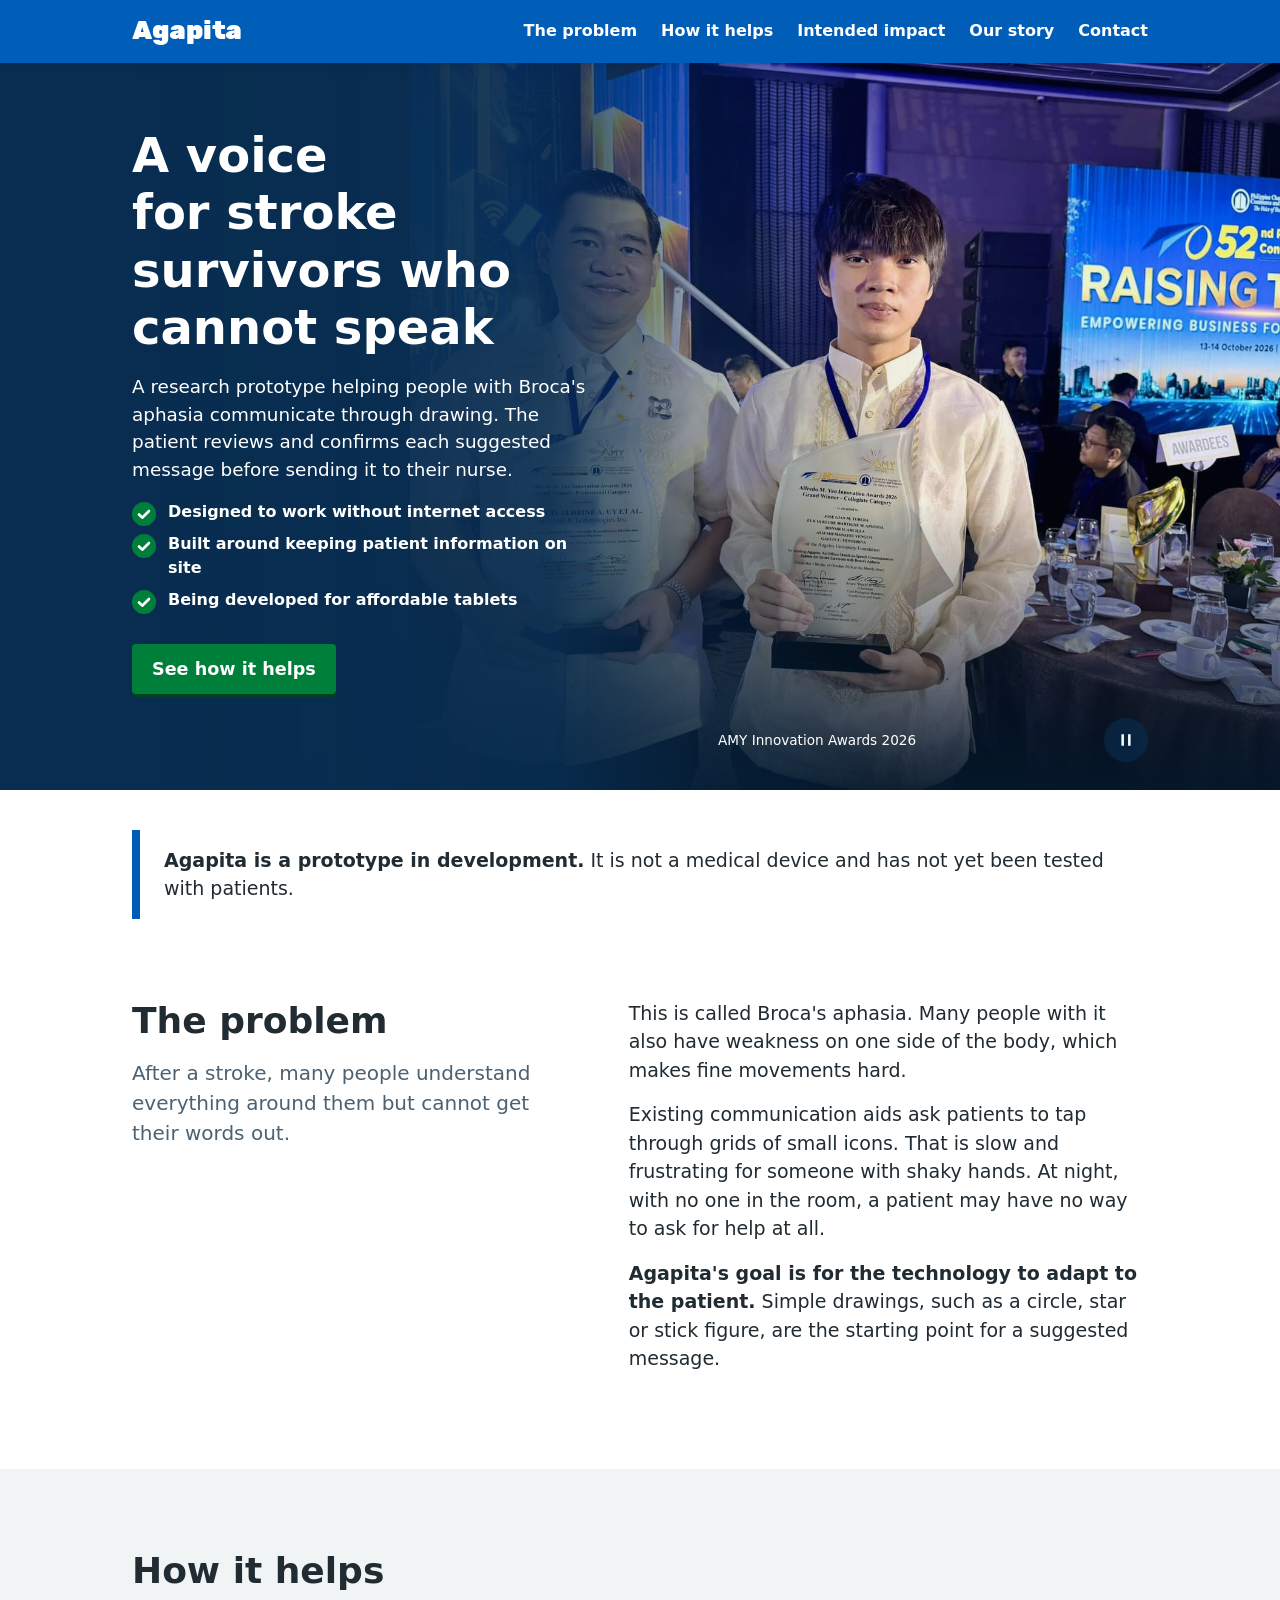
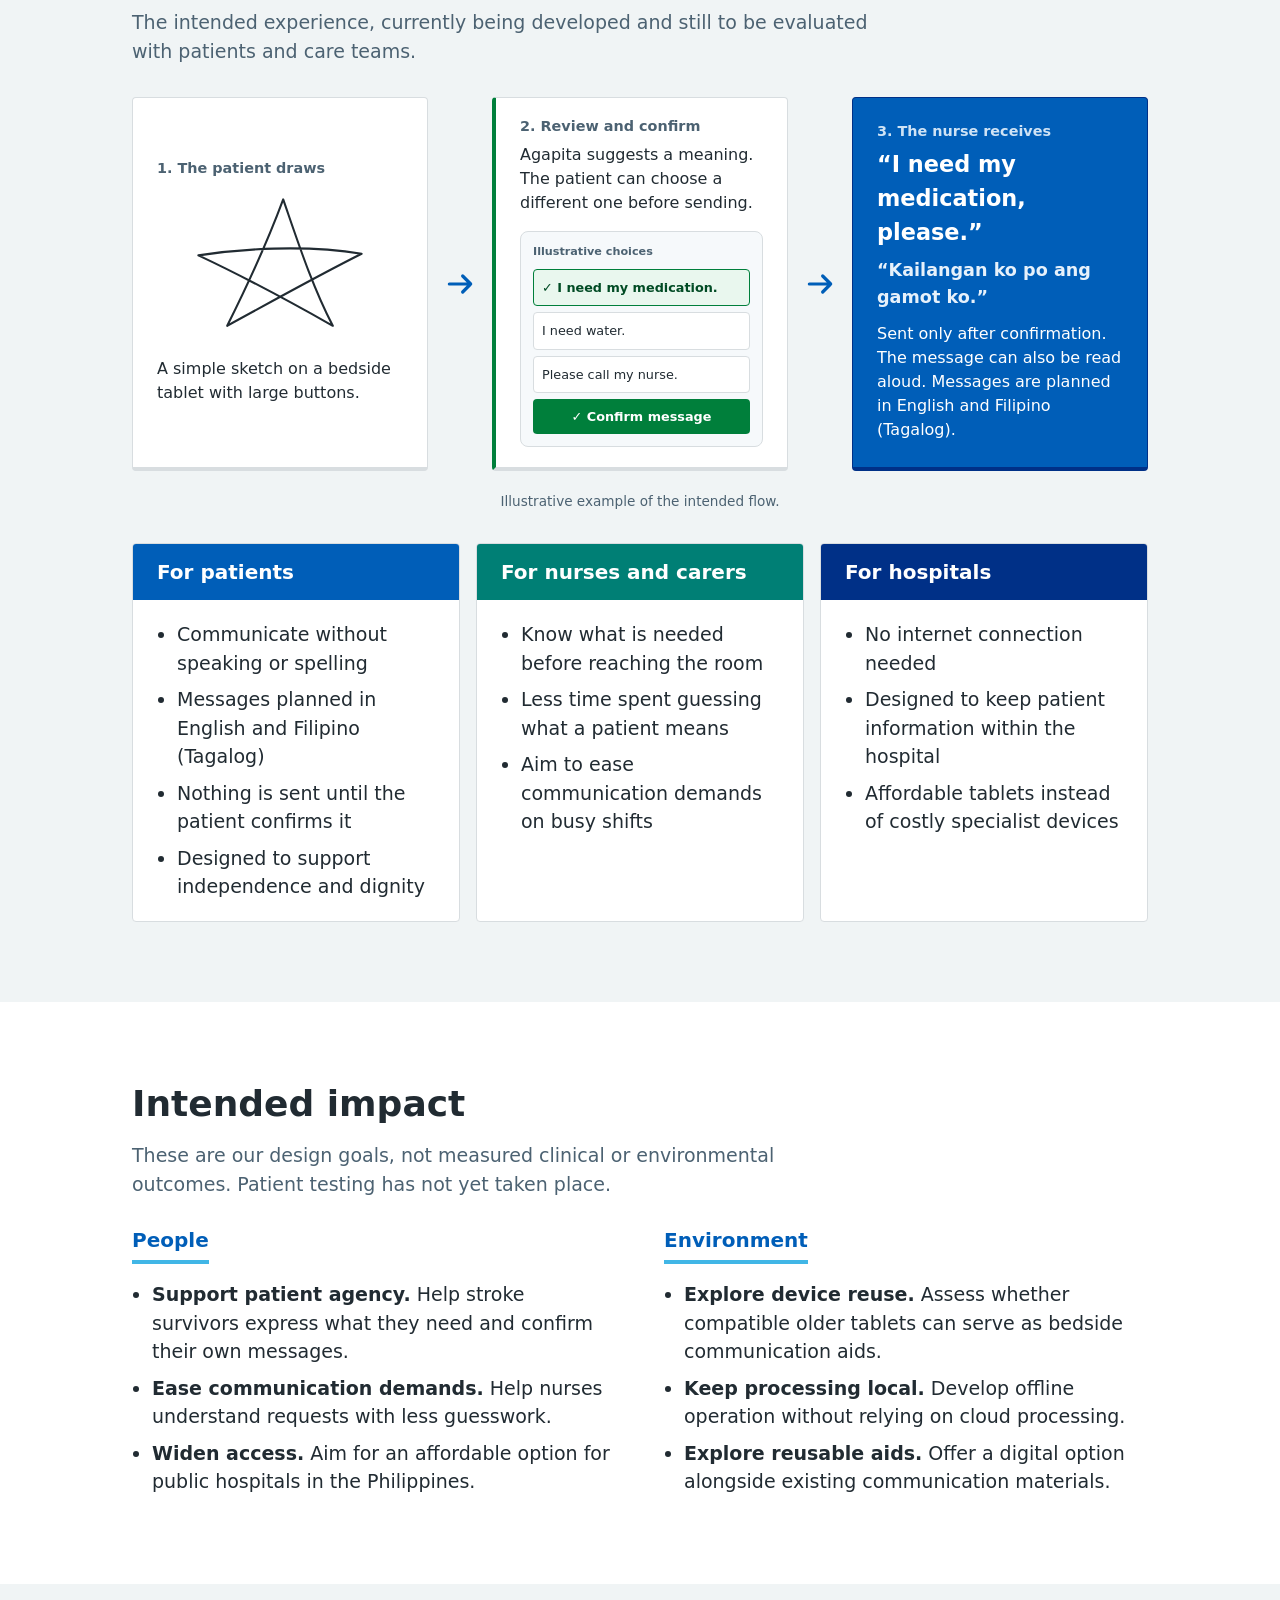
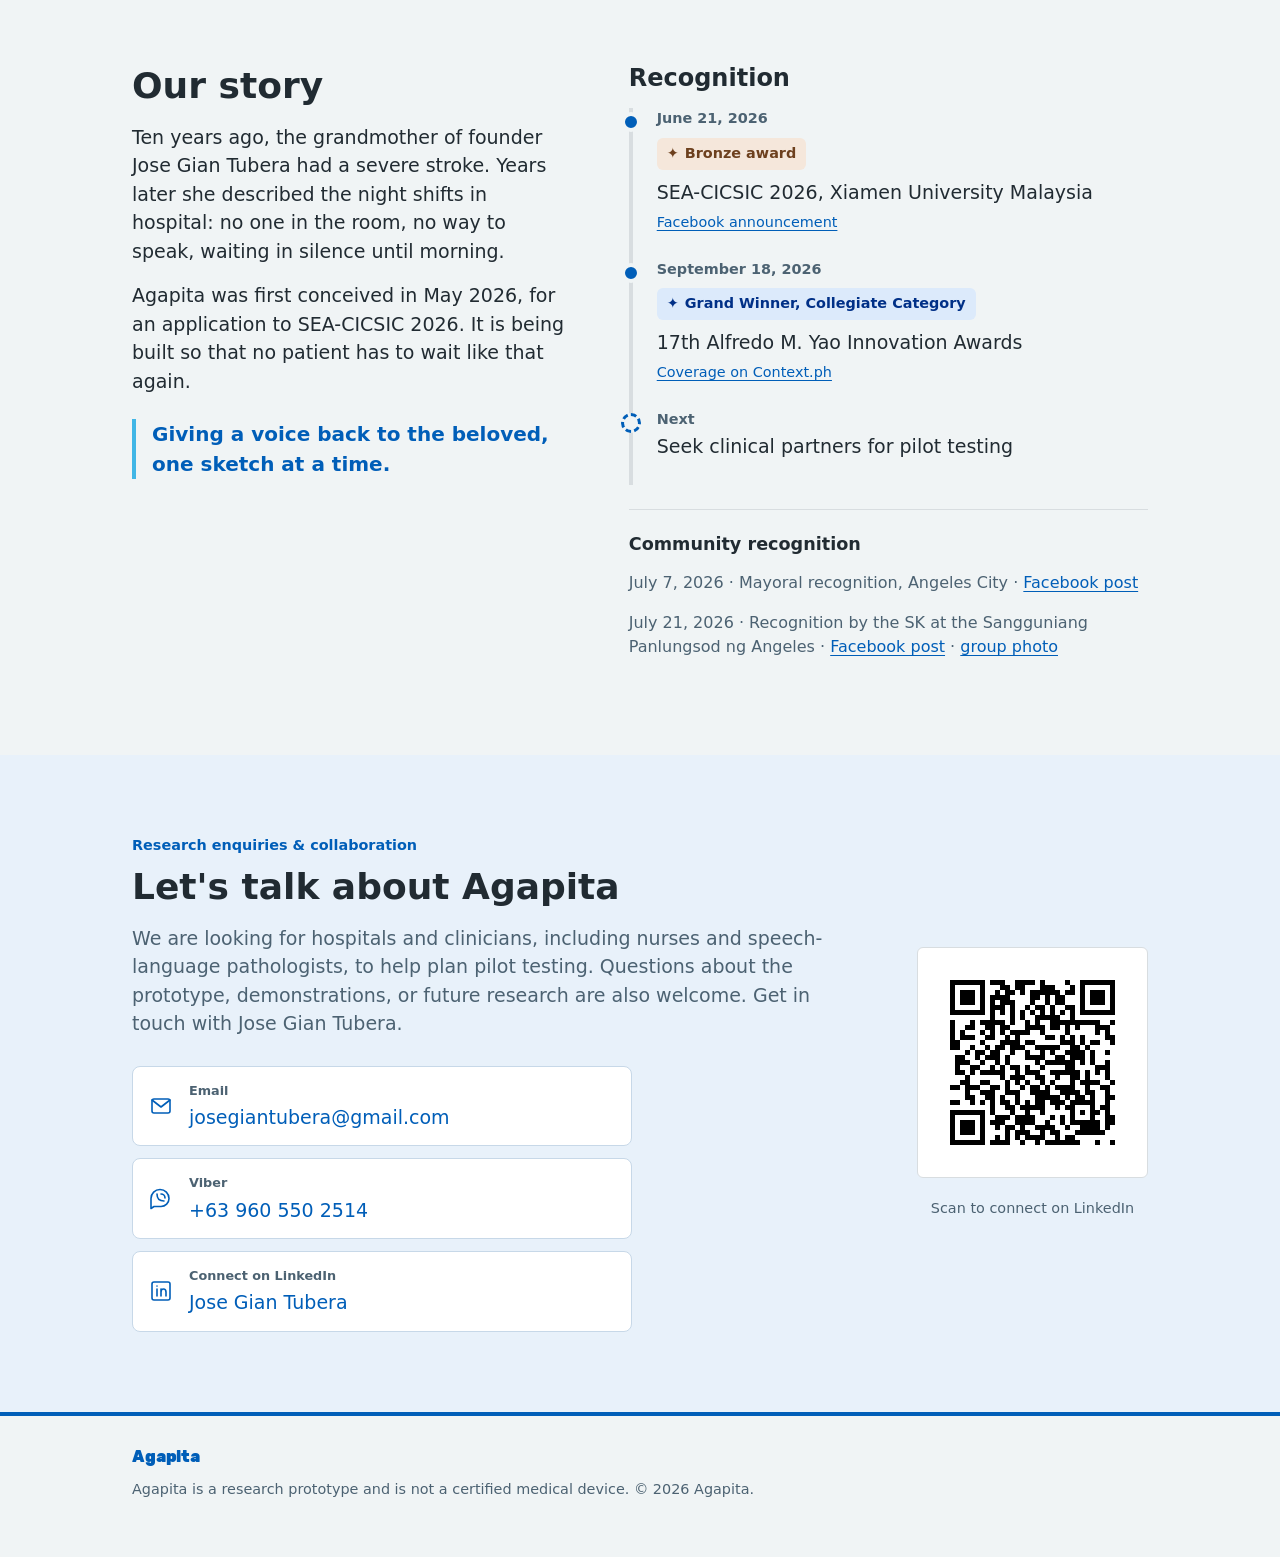
==== commit b9f1f1c6: "add conception date" ====
--- a/site/index.html
+++ b/site/index.html
@@ -224,7 +224,7 @@
         <div>
           <h2>Our story</h2>
           <p>Ten years ago, the grandmother of founder Jose Gian Tubera had a severe stroke. Years later she described the night shifts in hospital: no one in the room, no way to speak, waiting in silence until morning.</p>
-          <p>Agapita was built so that no patient has to wait like that again.</p>
+          <p>Agapita was first conceived in <time datetime="2026-05-11">May 2026</time>, for an application to SEA-CICSIC 2026. It is being built so that no patient has to wait like that again.</p>
           <p class="quote">Giving a voice back to the beloved, one sketch at a time.</p>
         </div>
         <div>
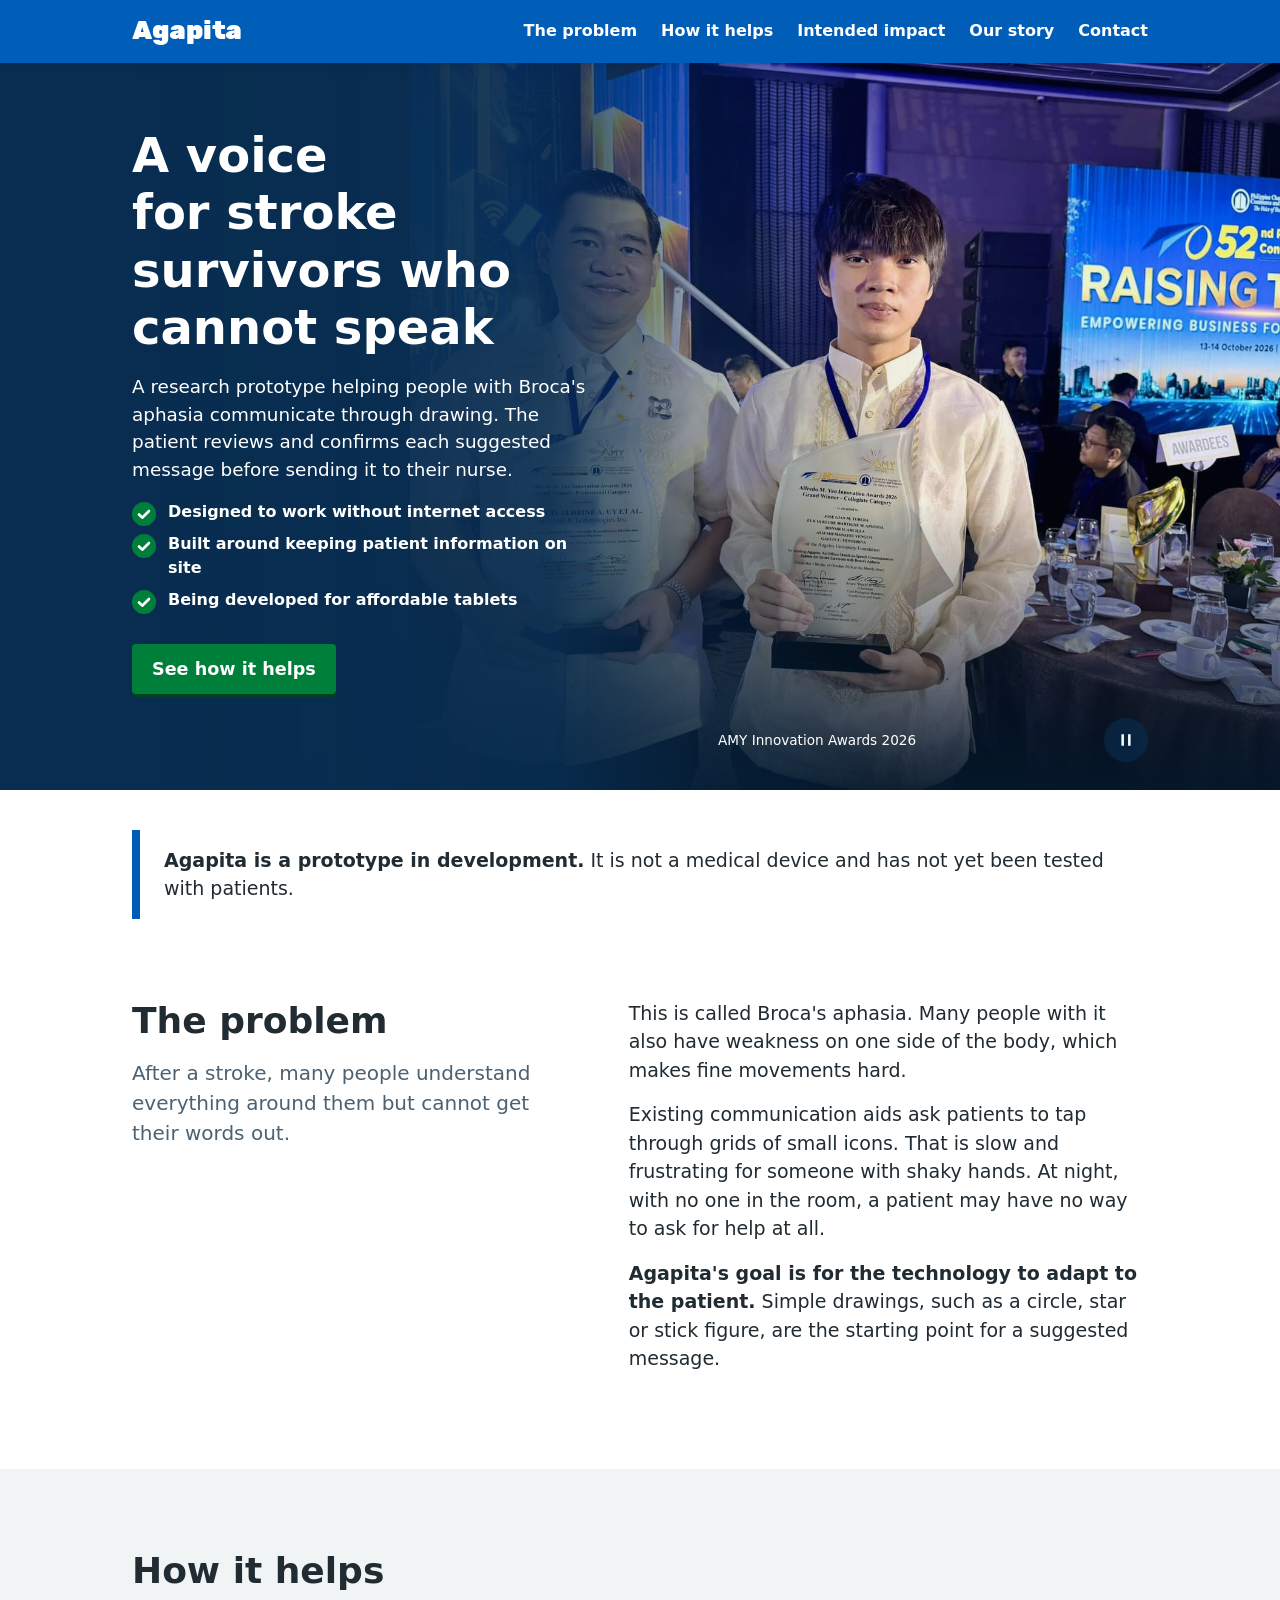
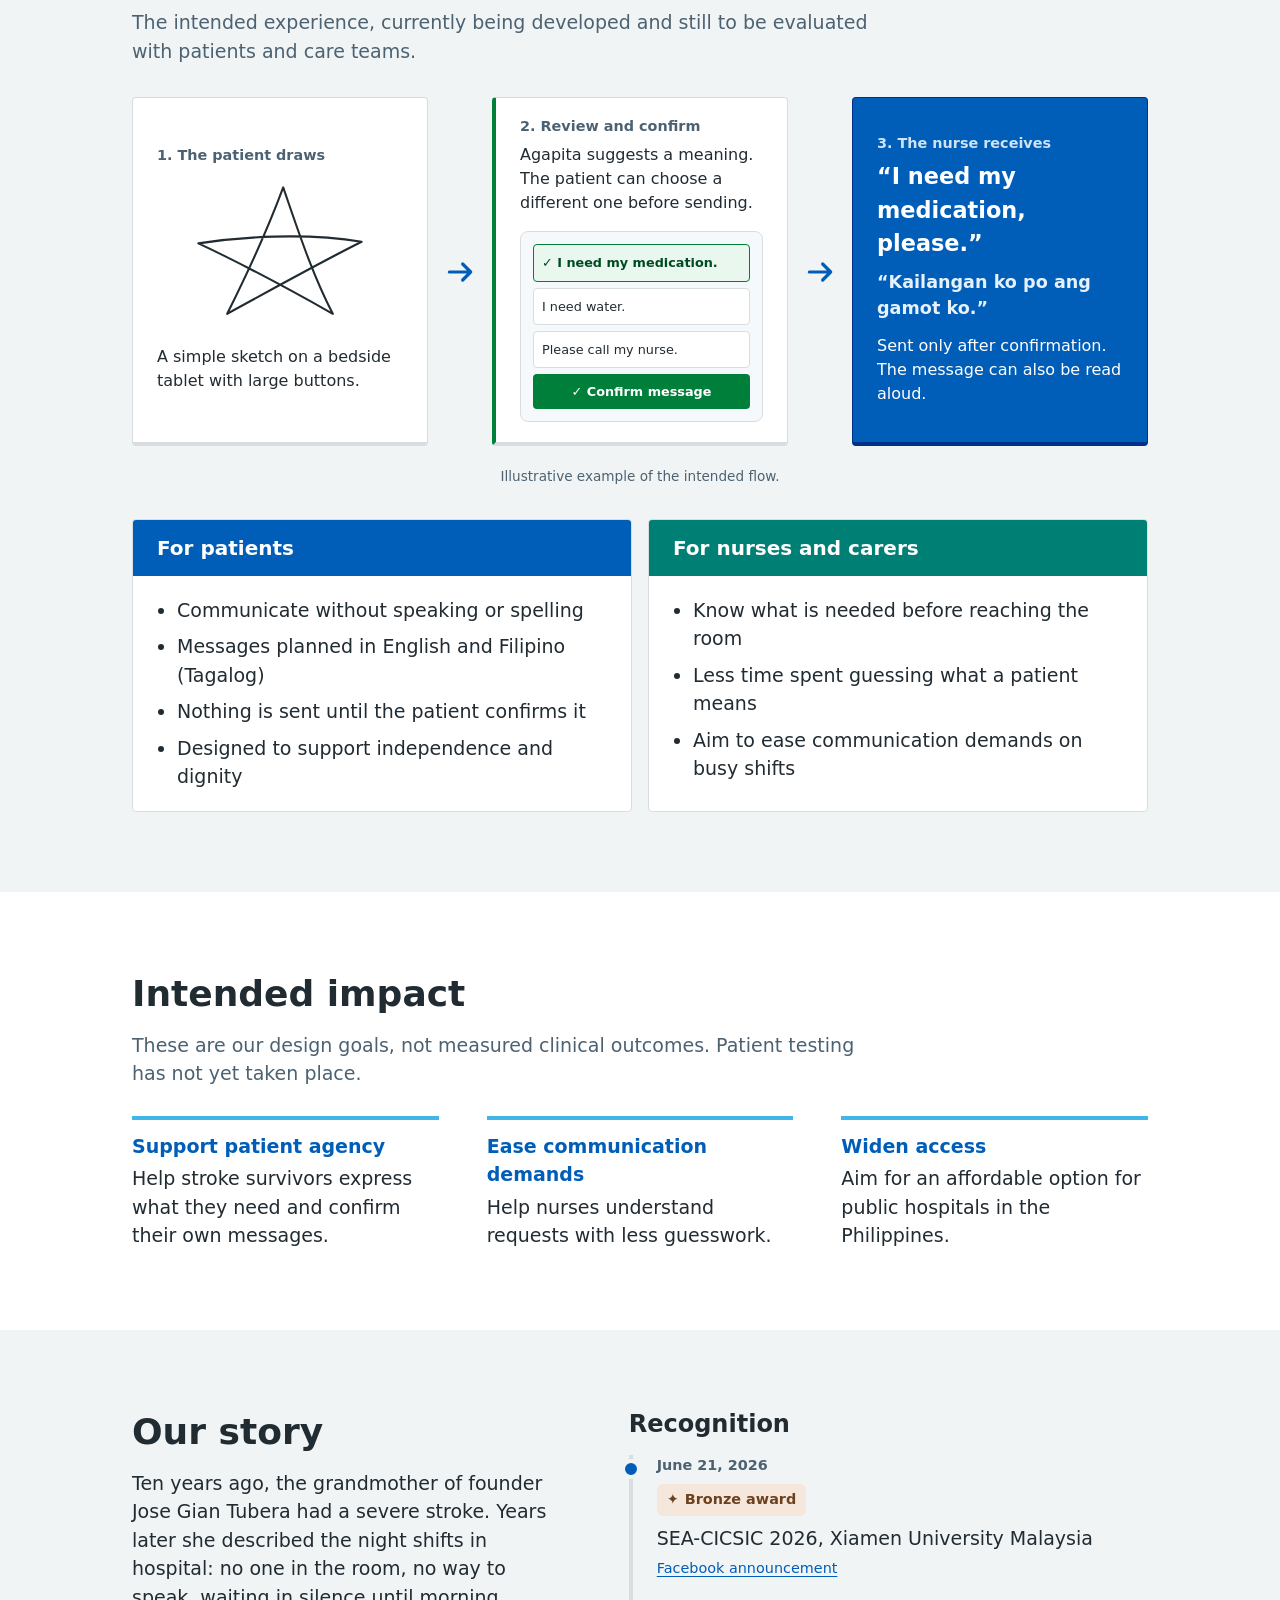
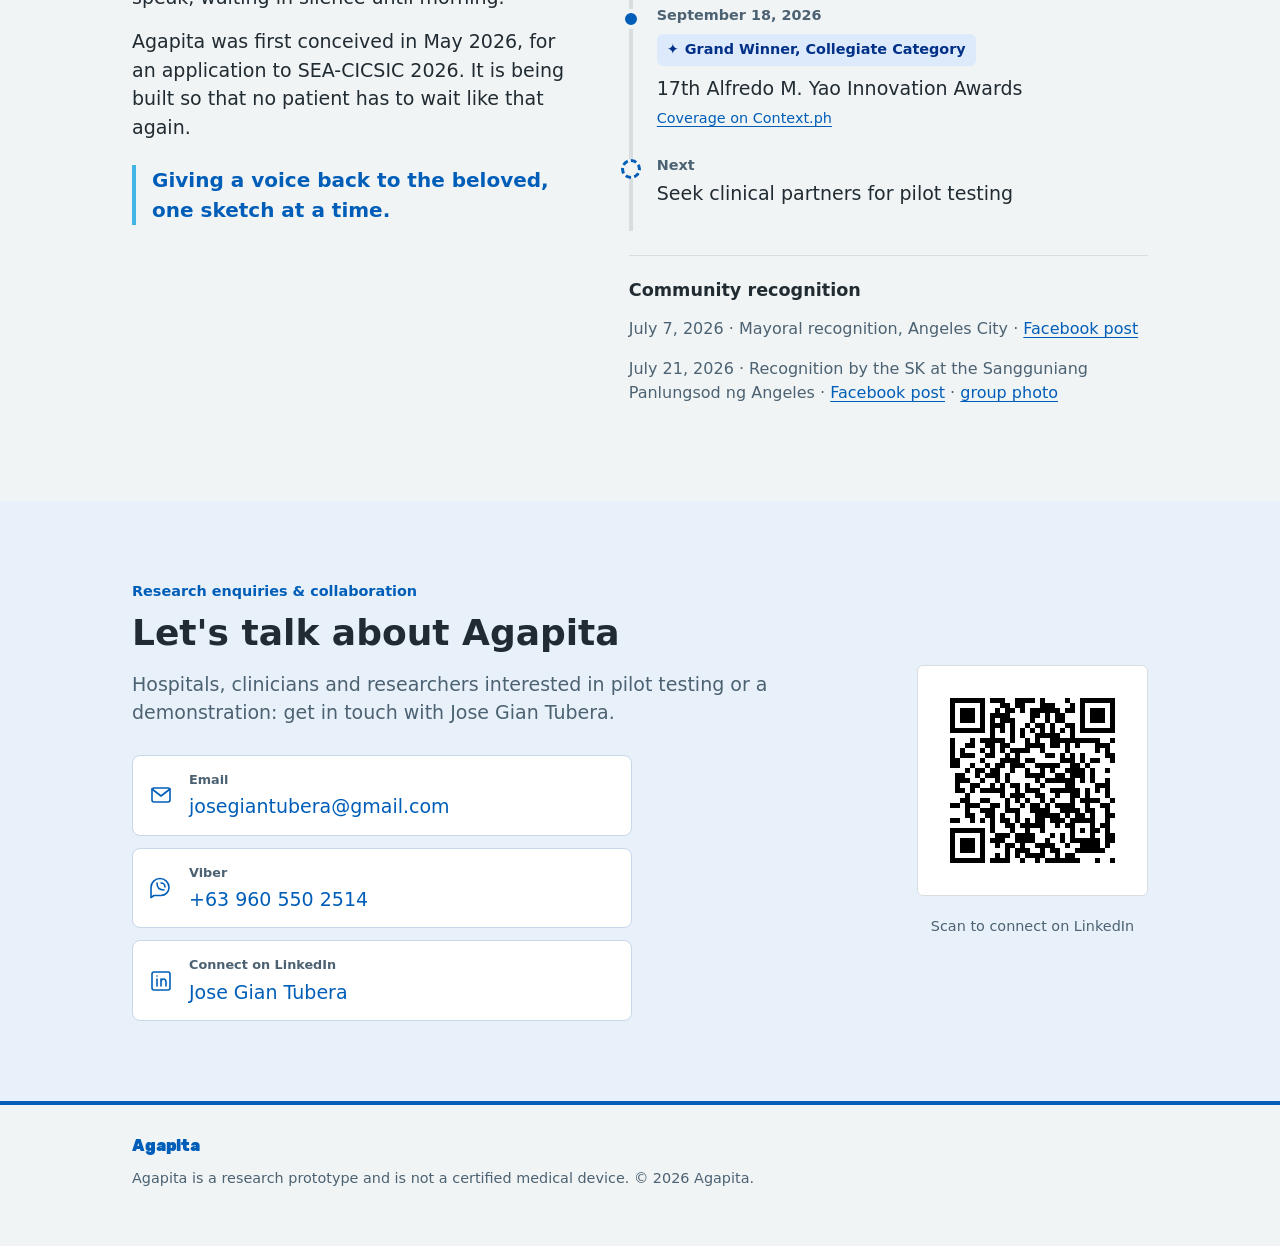
==== commit b853838b: "trim repetitive wording" ====
--- a/site/index.html
+++ b/site/index.html
@@ -135,7 +135,6 @@
             <h3 class="panel-label">2. Review and confirm</h3>
             <p>Agapita suggests a meaning. The patient can choose a different one before sending.</p>
             <div class="message-preview" role="group" aria-label="Illustrative message choices, not an interactive demo">
-              <p class="preview-label">Illustrative choices</p>
               <ul class="preview-options">
                 <li class="is-selected"><span aria-hidden="true">✓</span> I need my medication.</li>
                 <li>I need water.</li>
@@ -151,7 +150,7 @@
             <h3 class="panel-label">3. The nurse receives</h3>
             <p class="message">“I need my medication, please.”</p>
             <p class="message-alt" lang="fil">“Kailangan ko po ang gamot ko.”</p>
-            <p class="flow-detail">Sent only after confirmation. The message can also be read aloud. Messages are planned in English and Filipino (Tagalog).</p>
+            <p class="flow-detail">Sent only after confirmation. The message can also be read aloud.</p>
           </div>
           <p class="demo-note">Illustrative example of the intended flow.</p>
         </div>
@@ -178,16 +177,6 @@
               </ul>
             </div>
           </article>
-          <article class="card">
-            <div class="card-head card-head-dark"><h3>For hospitals</h3></div>
-            <div class="card-body">
-              <ul>
-                <li>No internet connection needed</li>
-                <li>Designed to keep patient information within the hospital</li>
-                <li>Affordable tablets instead of costly specialist devices</li>
-              </ul>
-            </div>
-          </article>
         </div>
       </div>
     </section>
@@ -196,25 +185,12 @@
     <section class="section" id="impact">
       <div class="wrap">
         <h2>Intended impact</h2>
-        <p class="section-intro">These are our design goals, not measured clinical or environmental outcomes. Patient testing has not yet taken place.</p>
-        <div class="impact">
-          <div>
-            <h3>People</h3>
-            <ul>
-              <li><strong>Support patient agency.</strong> Help stroke survivors express what they need and confirm their own messages.</li>
-              <li><strong>Ease communication demands.</strong> Help nurses understand requests with less guesswork.</li>
-              <li><strong>Widen access.</strong> Aim for an affordable option for public hospitals in the Philippines.</li>
-            </ul>
-          </div>
-          <div>
-            <h3>Environment</h3>
-            <ul>
-              <li><strong>Explore device reuse.</strong> Assess whether compatible older tablets can serve as bedside communication aids.</li>
-              <li><strong>Keep processing local.</strong> Develop offline operation without relying on cloud processing.</li>
-              <li><strong>Explore reusable aids.</strong> Offer a digital option alongside existing communication materials.</li>
-            </ul>
-          </div>
-        </div>
+        <p class="section-intro">These are our design goals, not measured clinical outcomes. Patient testing has not yet taken place.</p>
+        <ul class="impact">
+          <li><strong>Support patient agency</strong> Help stroke survivors express what they need and confirm their own messages.</li>
+          <li><strong>Ease communication demands</strong> Help nurses understand requests with less guesswork.</li>
+          <li><strong>Widen access</strong> Aim for an affordable option for public hospitals in the Philippines.</li>
+        </ul>
       </div>
     </section>
 
@@ -249,7 +225,7 @@
         <div>
           <p class="contact-eyebrow">Research enquiries &amp; collaboration</p>
           <h2 id="contact-title">Let's talk about Agapita</h2>
-          <p class="section-intro">We are looking for hospitals and clinicians, including nurses and speech-language pathologists, to help plan pilot testing. Questions about the prototype, demonstrations, or future research are also welcome. Get in touch with Jose Gian Tubera.</p>
+          <p class="section-intro">Hospitals, clinicians and researchers interested in pilot testing or a demonstration: get in touch with Jose Gian Tubera.</p>
           <address class="contact-links">
             <a href="mailto:josegiantubera@gmail.com">
               <svg class="contact-icon" viewBox="0 0 24 24" aria-hidden="true"><rect x="3" y="5" width="18" height="14" rx="2"/><path d="m3 6 9 7 9-7"/></svg>
--- a/site/style.css
+++ b/site/style.css
@@ -137,7 +137,6 @@
 .panel-review { border-left: 4px solid var(--green); }
 .panel-review > p { font-size: 1rem; }
 .message-preview { padding: 12px; border: 1px solid var(--border); border-radius: 8px; background: #f6f9fb; }
-.preview-label { margin-bottom: 8px; color: var(--text-secondary); font-size: .7rem; font-weight: 600; }
 .preview-options { list-style: none; padding: 0; font-size: .8rem; }
 .preview-options li { padding: 8px; border: 1px solid var(--border); border-radius: 4px; background: var(--white); margin-bottom: 6px; }
 .preview-options .is-selected { color: #004b24; border-color: var(--green); background: #e9f7ee; font-weight: 600; }
@@ -174,7 +173,7 @@
 
 /* Cards */
 .cards { display: grid; gap: 16px; }
-@media (min-width: 760px) { .cards { grid-template-columns: repeat(3, 1fr); } }
+@media (min-width: 760px) { .cards { grid-template-columns: repeat(2, 1fr); } }
 .card { background: var(--white); border: 1px solid var(--border); border-radius: 4px; overflow: hidden; }
 @media (hover: hover) and (pointer: fine) {
   .card { transition: box-shadow .2s ease, transform .2s ease; }
@@ -184,13 +183,13 @@
 .card-head h3 { margin: 0; }
 .card-head-blue { background: var(--blue); }
 .card-head-aqua { background: #007f75; }
-.card-head-dark { background: var(--dark-blue); }
 .card-body { padding: 20px 24px 12px; }
 
 /* Impact */
-.impact { display: grid; gap: 32px; margin-top: 8px; }
-@media (min-width: 760px) { .impact { grid-template-columns: 1fr 1fr; gap: 48px; } }
-.impact h3 { color: var(--blue); padding-bottom: 8px; border-bottom: 4px solid var(--light-blue); display: inline-block; }
+.impact { display: grid; gap: 24px; margin: 8px 0 0; padding: 0; list-style: none; }
+@media (min-width: 760px) { .impact { grid-template-columns: repeat(3, 1fr); gap: 48px; } }
+.impact li { margin: 0; padding-top: 12px; border-top: 4px solid var(--light-blue); }
+.impact strong { display: block; margin-bottom: 4px; color: var(--blue); }
 
 /* Story */
 .quote { font-size: 1.25rem; font-weight: 700; color: var(--blue); border-left: 4px solid var(--light-blue); padding-left: 16px; margin-top: 24px; }
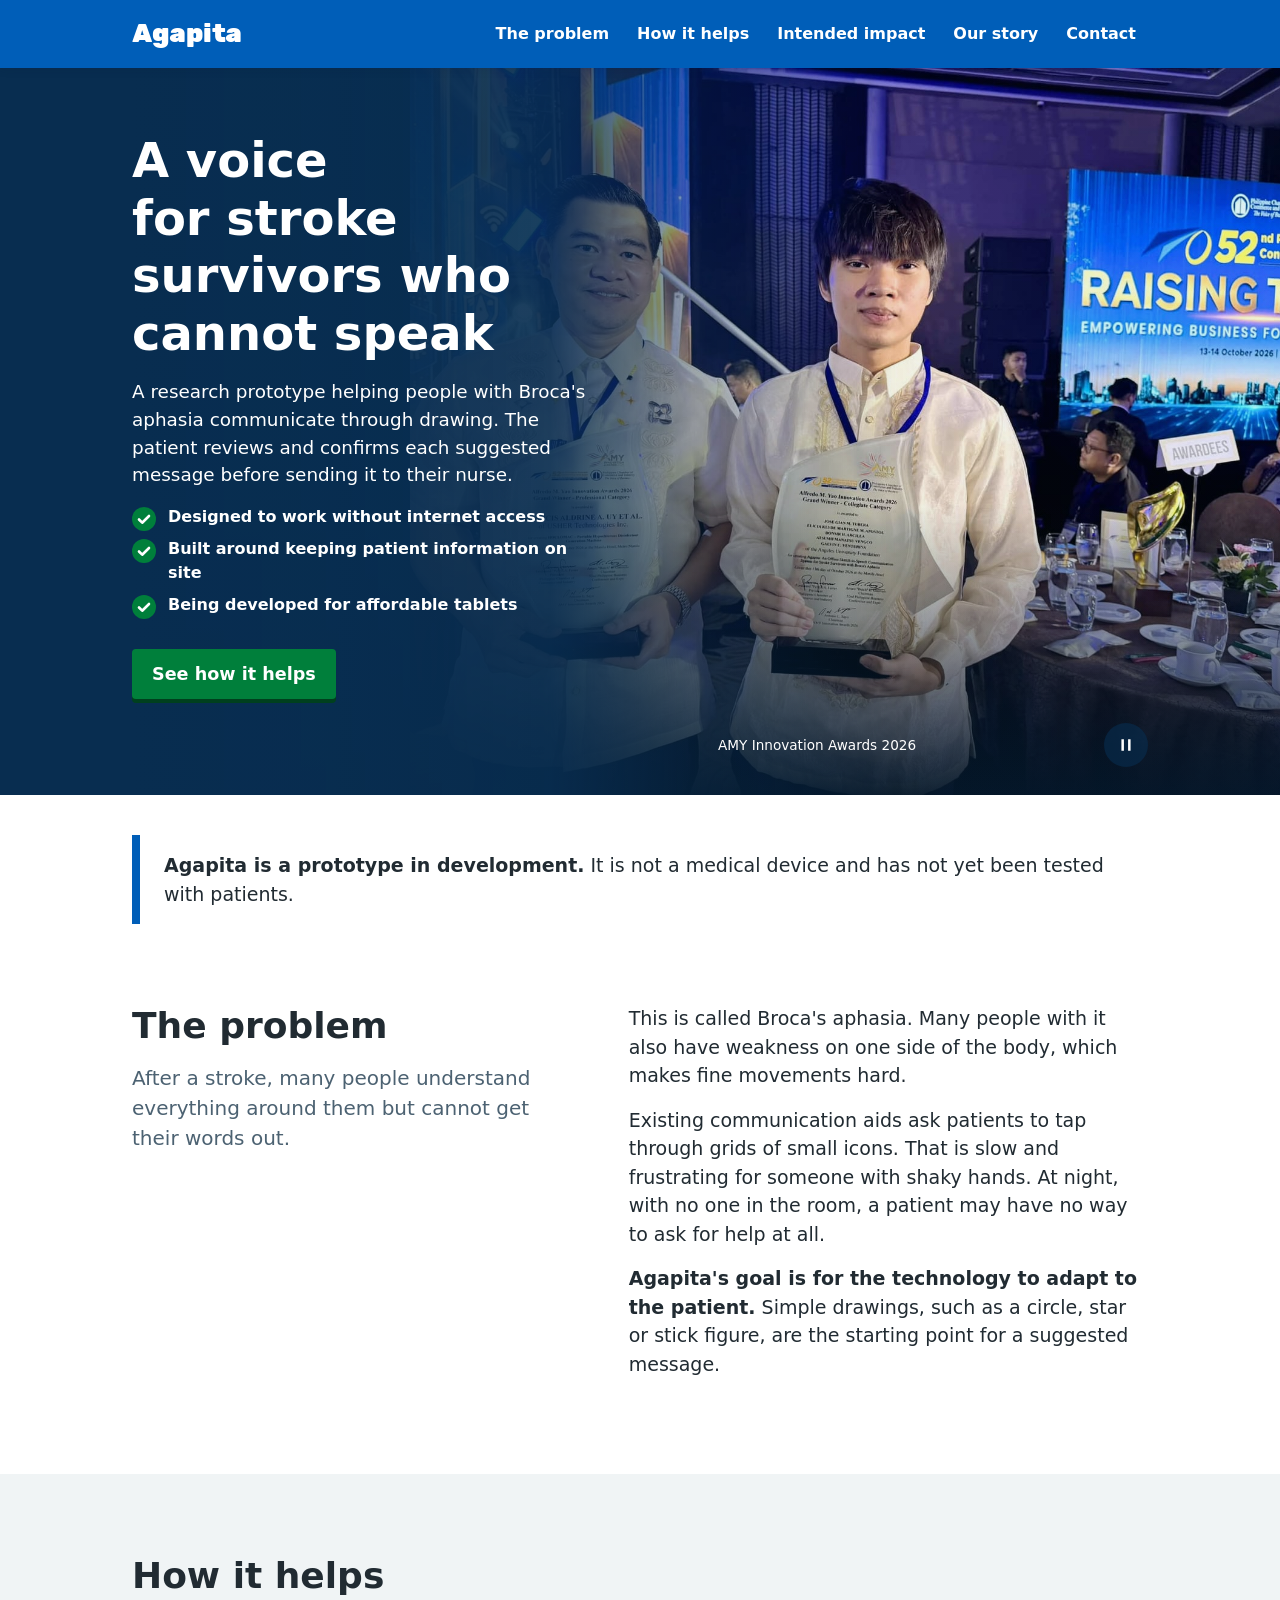
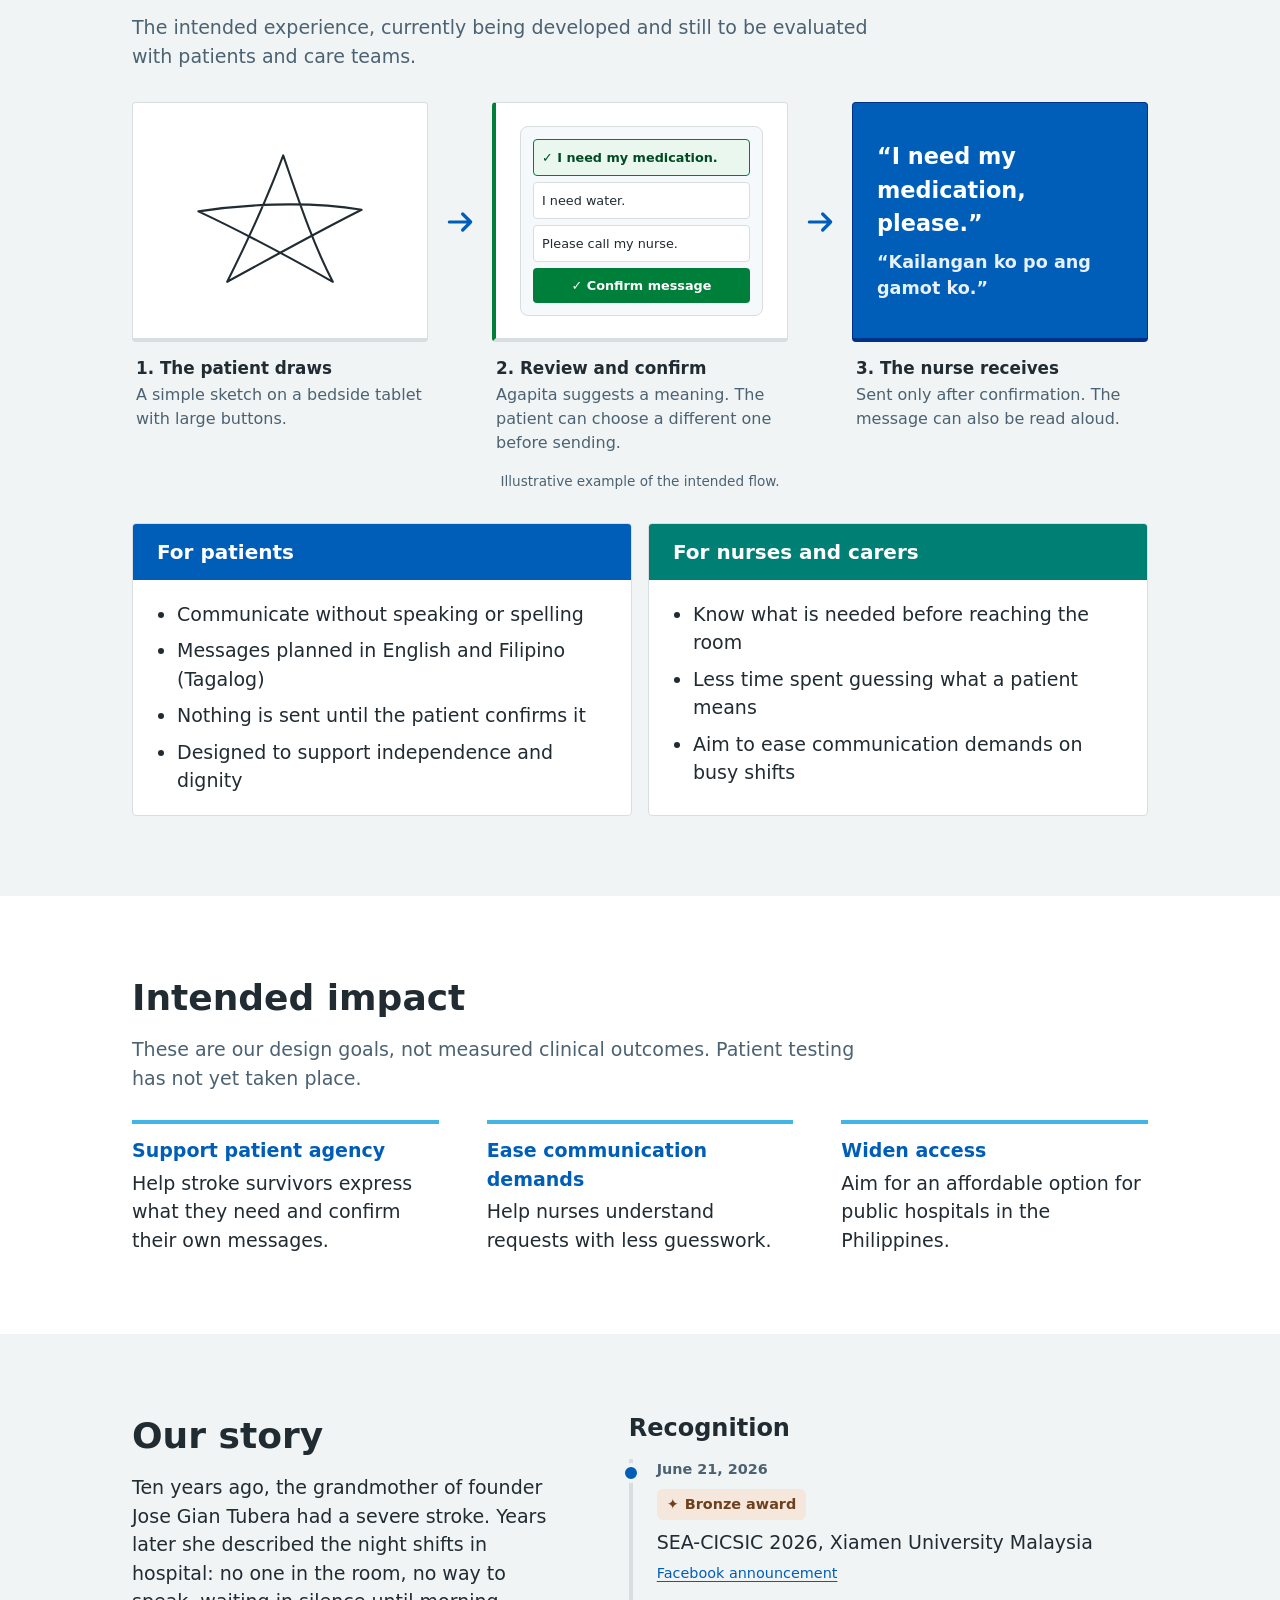
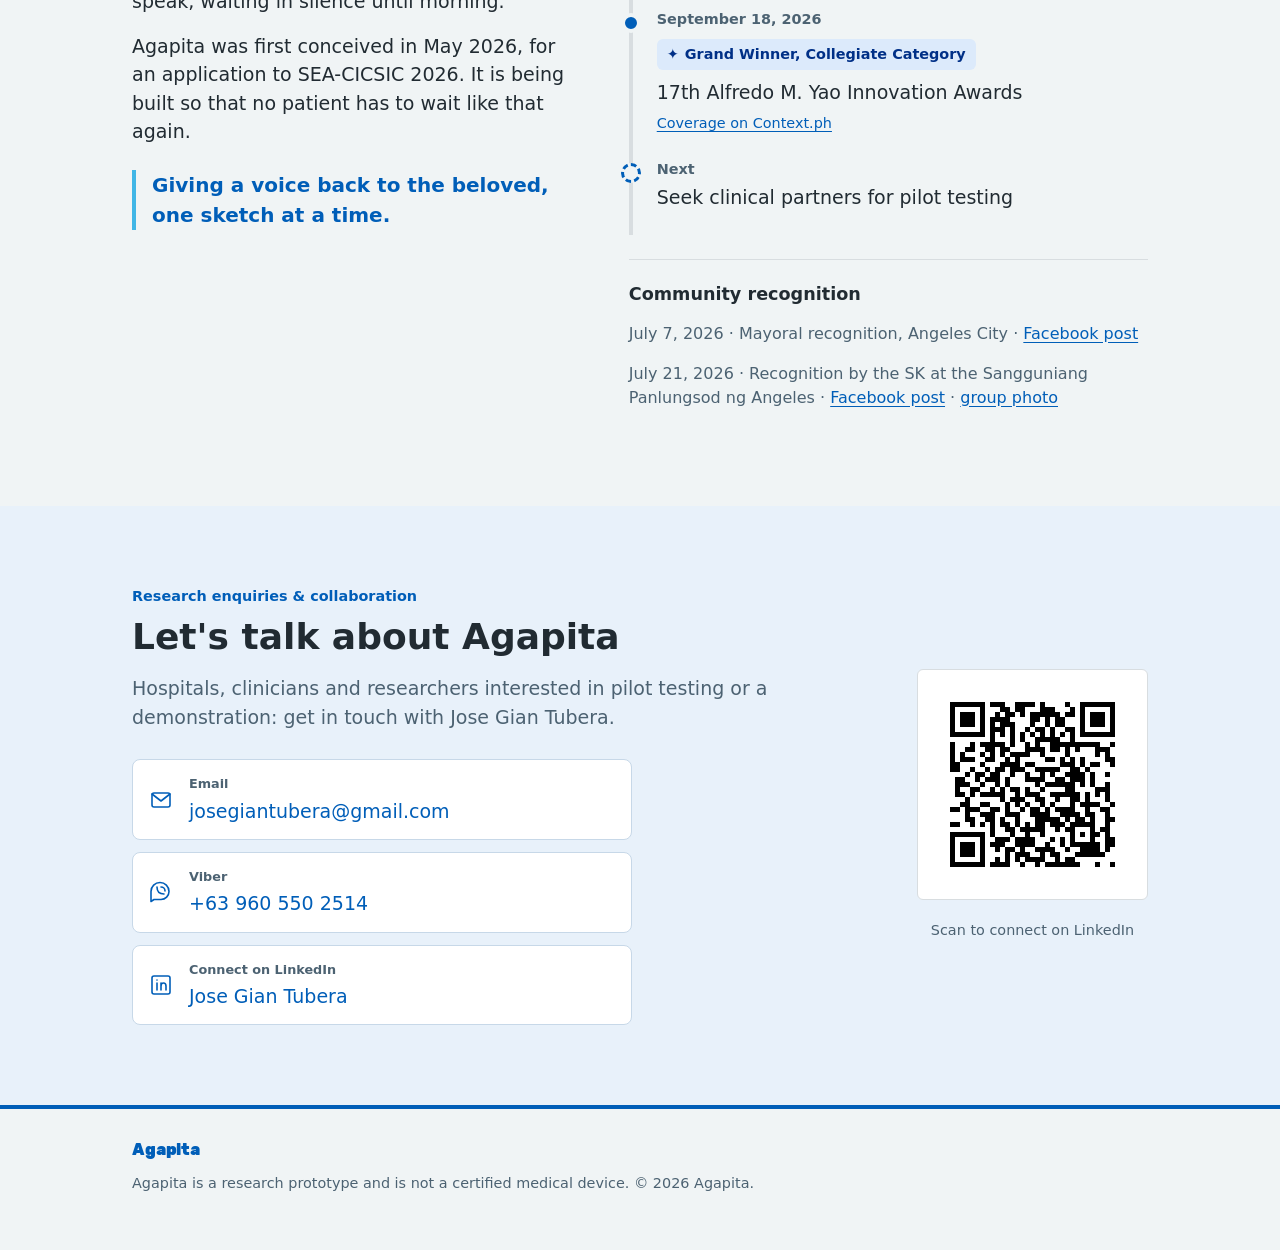
==== commit 12d34260: "move flow step text below panels" ====
--- a/site/index.html
+++ b/site/index.html
@@ -121,19 +121,26 @@
         <p class="section-intro">The intended experience, currently being developed and still to be evaluated with patients and care teams.</p>
         <div class="communication-demo">
         <div class="hero-demo" aria-label="Example: a sketch becomes a message">
-          <div class="panel">
-            <h3 class="panel-label">1. The patient draws</h3>
+          <div class="flow-step">
+            <div class="step-caption">
+              <h3>1. The patient draws</h3>
+              <p class="flow-detail">A simple sketch on a bedside tablet with large buttons.</p>
+            </div>
+            <div class="panel">
             <svg class="sketch" viewBox="0 0 240 200" aria-hidden="true">
               <path class="stroke" d="M18 88 C70 80 150 74 222 86 C170 112 120 140 54 176 C78 128 104 72 124 18 C142 70 160 126 186 176 C140 150 82 118 18 88"/>
             </svg>
-            <p class="flow-detail">A simple sketch on a bedside tablet with large buttons.</p>
+            </div>
           </div>
           <div class="arrow" aria-hidden="true">
             <svg viewBox="0 0 24 24"><path d="M12 4v16m0 0-6-6m6 6 6-6"/></svg>
           </div>
-          <div class="panel panel-review">
-            <h3 class="panel-label">2. Review and confirm</h3>
-            <p>Agapita suggests a meaning. The patient can choose a different one before sending.</p>
+          <div class="flow-step">
+            <div class="step-caption">
+              <h3>2. Review and confirm</h3>
+              <p class="flow-detail">Agapita suggests a meaning. The patient can choose a different one before sending.</p>
+            </div>
+            <div class="panel panel-review">
             <div class="message-preview" role="group" aria-label="Illustrative message choices, not an interactive demo">
               <ul class="preview-options">
                 <li class="is-selected"><span aria-hidden="true">✓</span> I need my medication.</li>
@@ -142,15 +149,20 @@
               </ul>
               <span class="preview-confirm"><span aria-hidden="true">✓</span> Confirm message</span>
             </div>
+            </div>
           </div>
           <div class="arrow" aria-hidden="true">
             <svg viewBox="0 0 24 24"><path d="M12 4v16m0 0-6-6m6 6 6-6"/></svg>
           </div>
-          <div class="panel panel-message">
-            <h3 class="panel-label">3. The nurse receives</h3>
-            <p class="message">“I need my medication, please.”</p>
-            <p class="message-alt" lang="fil">“Kailangan ko po ang gamot ko.”</p>
-            <p class="flow-detail">Sent only after confirmation. The message can also be read aloud.</p>
+          <div class="flow-step">
+            <div class="step-caption">
+              <h3>3. The nurse receives</h3>
+              <p class="flow-detail">Sent only after confirmation. The message can also be read aloud.</p>
+            </div>
+            <div class="panel panel-message">
+              <p class="message">“I need my medication, please.”</p>
+              <p class="message-alt" lang="fil">“Kailangan ko po ang gamot ko.”</p>
+            </div>
           </div>
           <p class="demo-note">Illustrative example of the intended flow.</p>
         </div>
--- a/site/style.css
+++ b/site/style.css
@@ -75,9 +75,10 @@
 .header-inner { display: flex; flex-wrap: wrap; align-items: center; gap: 8px 32px; padding-top: 16px; padding-bottom: 16px; }
 .header-brand, .header-brand:visited { color: var(--white); text-decoration: none; font-size: 1.6rem; line-height: 1.2; padding: 0 4px; margin: 0 -4px; }
 .header-brand:hover { color: var(--white); text-decoration: none; }
-.header-nav { display: flex; flex-wrap: wrap; gap: 4px 24px; }
-.header-nav a, .header-nav a:visited { color: var(--white); font-size: 1rem; font-weight: 600; text-decoration: none; }
+.header-nav { display: flex; flex-wrap: wrap; gap: 4px; }
+.header-nav a, .header-nav a:visited { color: var(--white); font-size: 1rem; font-weight: 600; text-decoration: none; padding: 6px 12px; border-radius: 6px; }
 .header-nav a:hover { text-decoration: underline; }
+.header-nav a[aria-current] { background: var(--dark-blue); }
 .header a:focus-visible { color: var(--text); background: var(--focus); }
 @media (min-width: 760px) { .header-nav { margin-left: auto; } }
 @media (max-width: 759px) {
@@ -125,17 +126,26 @@
 .hero-demo { display: grid; gap: 8px; justify-items: center; max-width: 420px; width: 100%; justify-self: center; }
 .communication-demo { margin: 32px 0; }
 @media (min-width: 760px) {
-  .hero-demo { max-width: none; grid-template-columns: 1fr 32px 1fr 32px 1fr; align-items: center; gap: 16px; }
-  .hero-demo .panel { height: 100%; min-height: 300px; display: flex; flex-direction: column; justify-content: center; }
+  /* Panels share the first row so they match in height; captions share the second. */
+  .hero-demo { max-width: none; grid-template-columns: 1fr 32px 1fr 32px 1fr; grid-template-rows: auto auto; gap: 0 16px; }
+  .hero-demo .flow-step { display: grid; grid-row: 1 / span 2; grid-template-rows: subgrid; row-gap: 0; }
+  .hero-demo > :nth-child(1) { grid-column: 1; }
+  .hero-demo > :nth-child(3) { grid-column: 3; }
+  .hero-demo > :nth-child(5) { grid-column: 5; }
+  .hero-demo .panel { min-height: 240px; }
   .hero-demo .sketch { height: 160px; }
-  .hero-demo .arrow { transform: rotate(-90deg); }
-  .hero-demo .demo-note { grid-column: 1 / -1; }
-}
-.panel { width: 100%; background: var(--white); border: 1px solid var(--border); border-bottom: 4px solid var(--border); border-radius: 4px; padding: 20px 24px; }
-.panel-label { font-size: .9rem; font-weight: 700; color: var(--text-secondary); margin-bottom: 8px; }
+  .hero-demo .arrow { grid-row: 1; align-self: center; transform: rotate(-90deg); }
+  .hero-demo > :nth-child(2) { grid-column: 2; }
+  .hero-demo > :nth-child(4) { grid-column: 4; }
+  .hero-demo .demo-note { grid-row: 3; grid-column: 1 / -1; margin-top: 16px; }
+}
+.flow-step { display: flex; flex-direction: column; width: 100%; }
+.flow-step .panel { order: -1; }
+.step-caption { padding: 16px 4px 0; }
+.step-caption h3 { font-size: 1.05rem; margin-bottom: 4px; }
+.panel { width: 100%; background: var(--white); border: 1px solid var(--border); border-bottom: 4px solid var(--border); border-radius: 4px; padding: 20px 24px; display: flex; flex-direction: column; justify-content: center; }
 .sketch { width: 100%; height: 180px; display: block; }
 .panel-review { border-left: 4px solid var(--green); }
-.panel-review > p { font-size: 1rem; }
 .message-preview { padding: 12px; border: 1px solid var(--border); border-radius: 8px; background: #f6f9fb; }
 .preview-options { list-style: none; padding: 0; font-size: .8rem; }
 .preview-options li { padding: 8px; border: 1px solid var(--border); border-radius: 4px; background: var(--white); margin-bottom: 6px; }
@@ -149,11 +159,9 @@
 @keyframes draw { to { stroke-dashoffset: 0; } }
 .arrow svg { width: 32px; height: 32px; fill: none; stroke: var(--blue); stroke-width: 2.4; stroke-linecap: round; stroke-linejoin: round; display: block; }
 .panel-message { background: var(--blue); border-color: var(--dark-blue); }
-.panel-message .panel-label { color: #cfe3f5; }
 .message { color: var(--white); font-size: 1.4rem; font-weight: 700; margin: 0; }
 .message-alt { color: #e6f1fb; font-size: 1.1rem; font-weight: 600; margin: 8px 0 0; }
-.flow-detail { font-size: 1rem; margin: 12px 0 0; }
-.panel-message .flow-detail { color: var(--white); }
+.flow-detail { font-size: 1rem; color: var(--text-secondary); margin: 0; }
 @media (prefers-reduced-motion: reduce) {
   .sketch .stroke { animation: none; stroke-dashoffset: 0; }
   html { scroll-behavior: auto; }
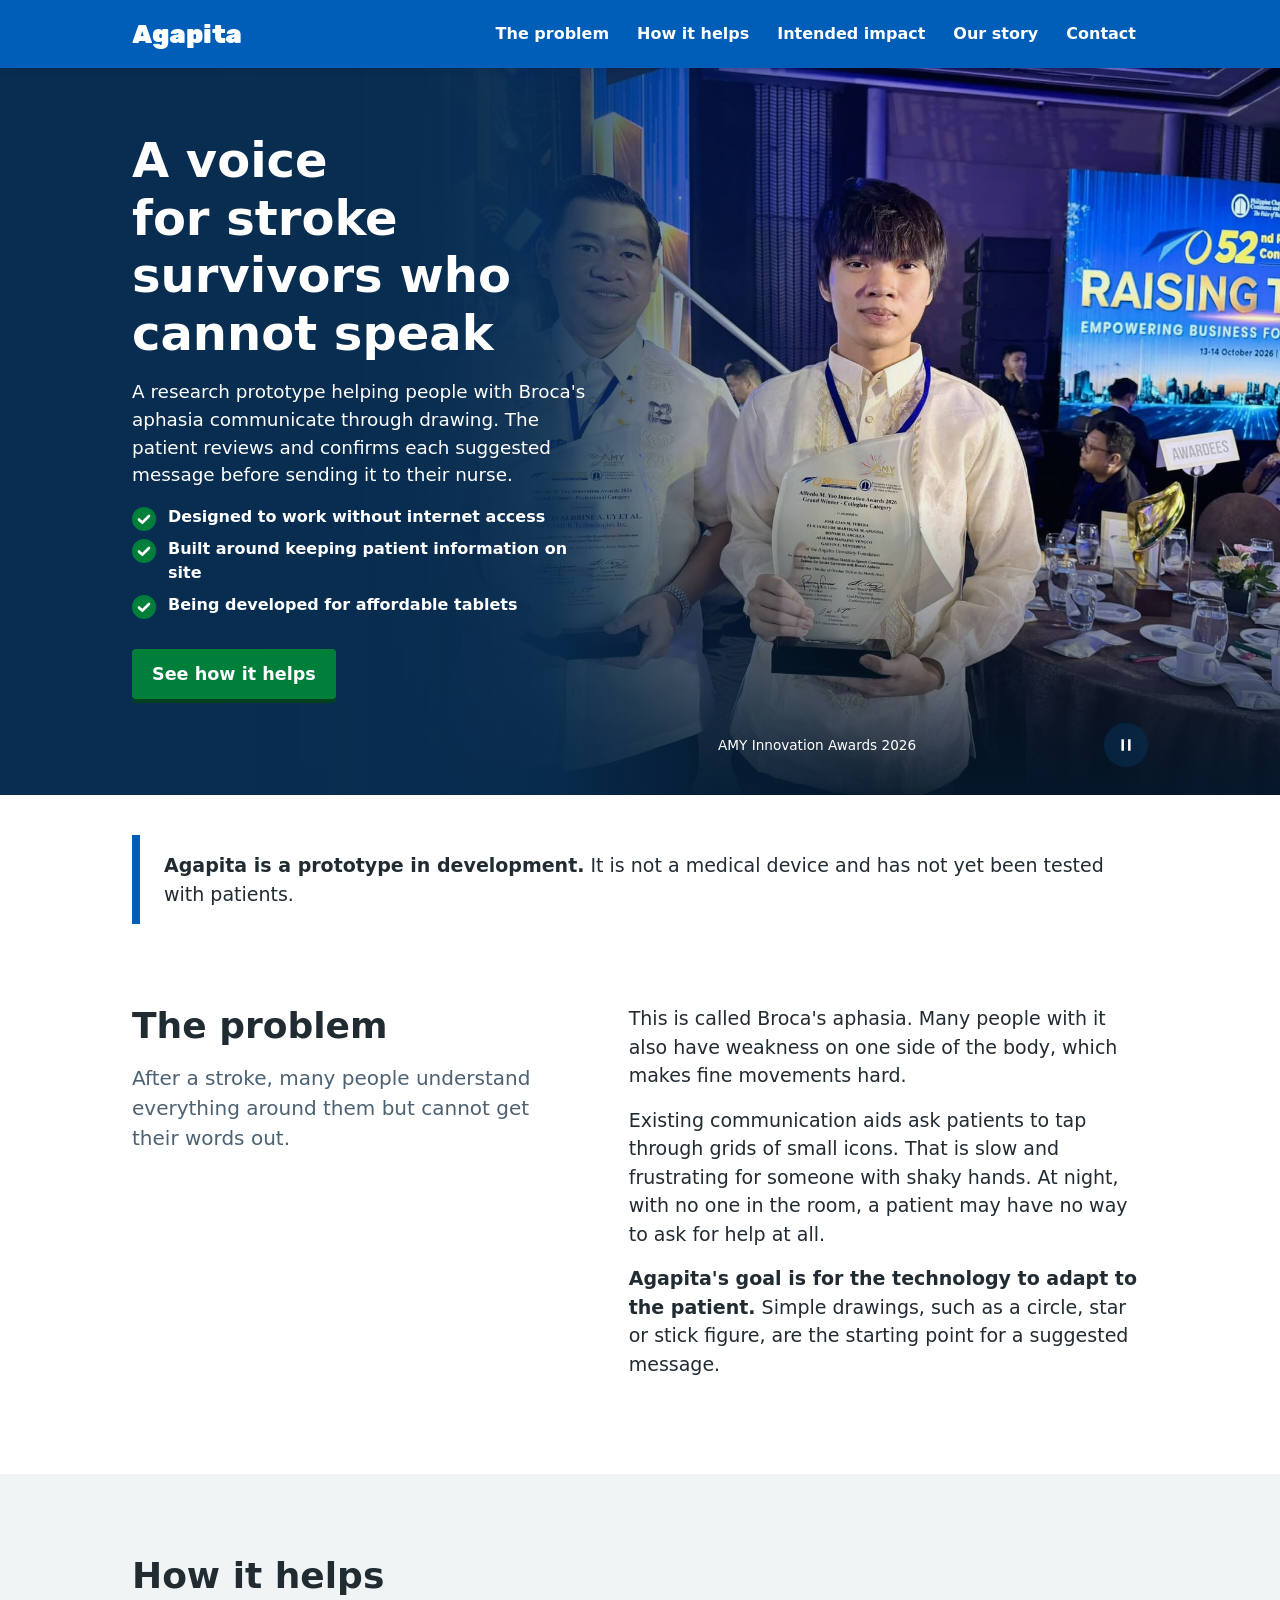
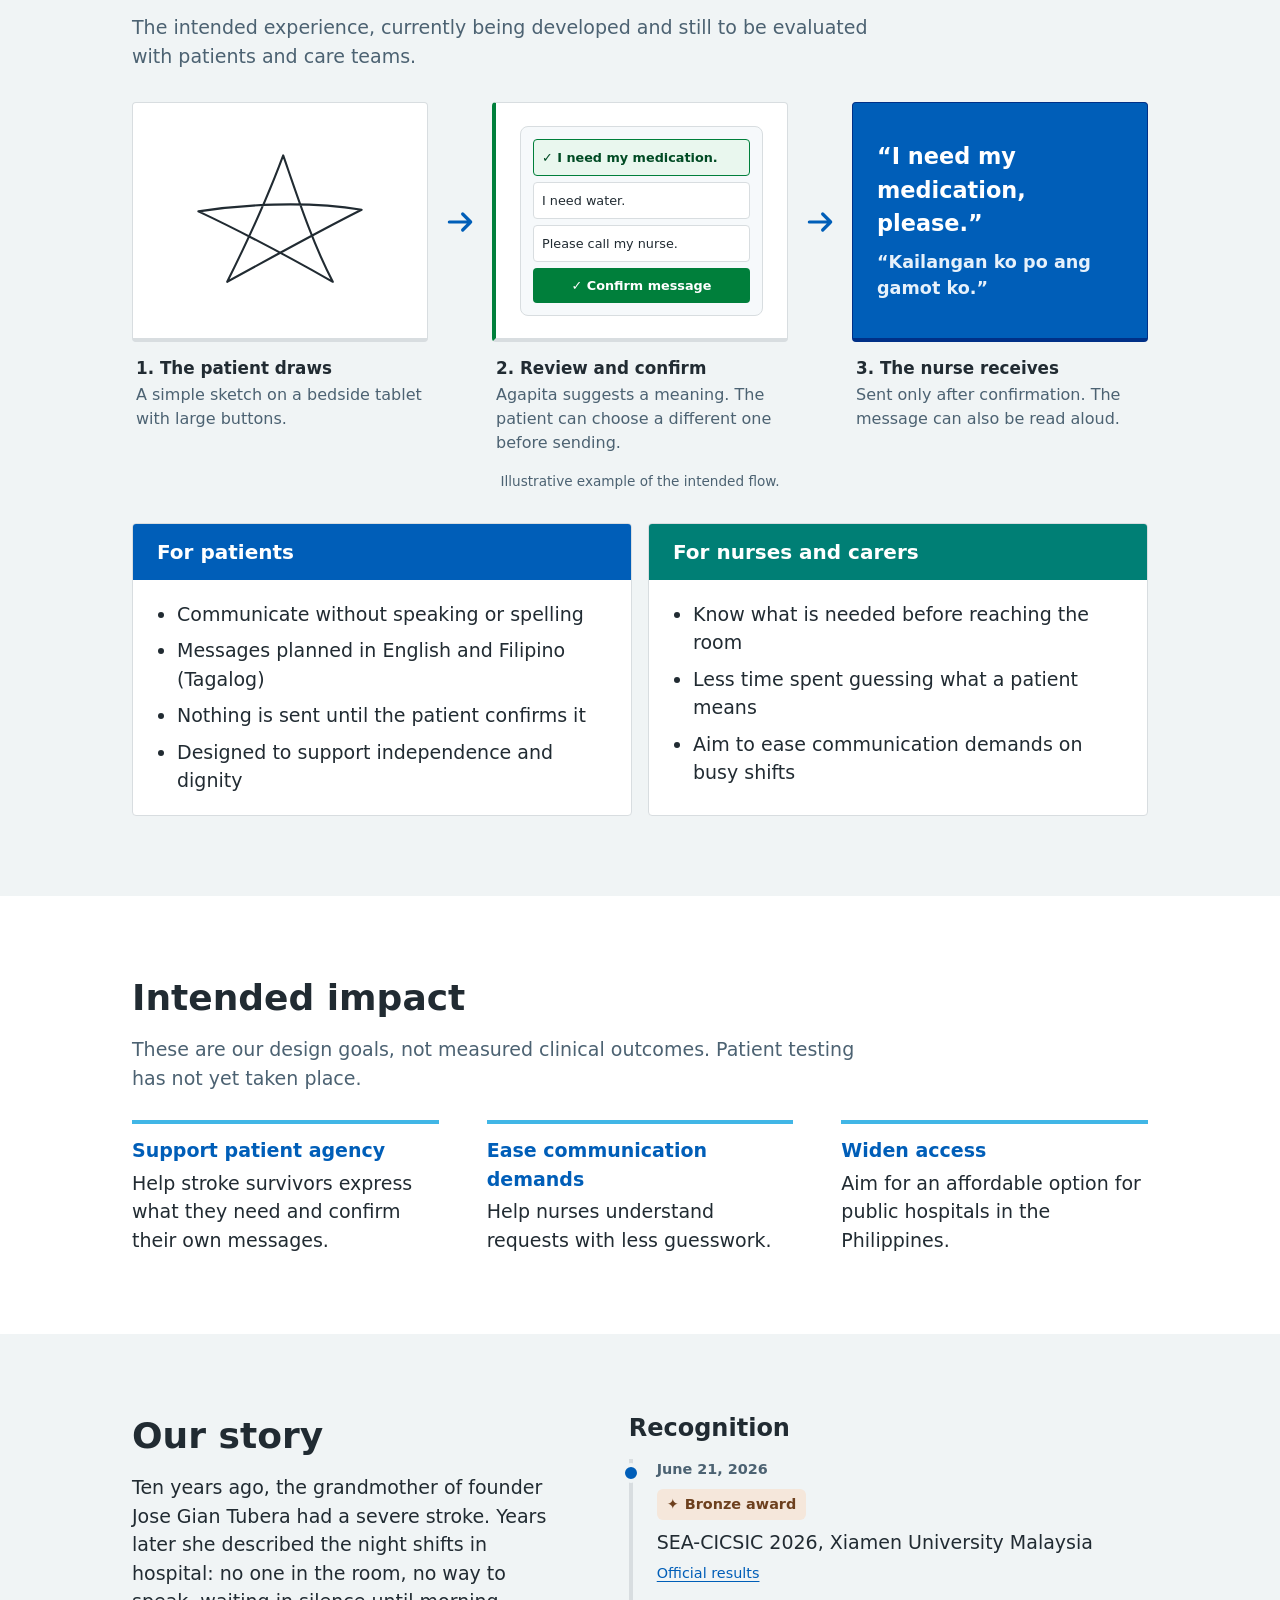
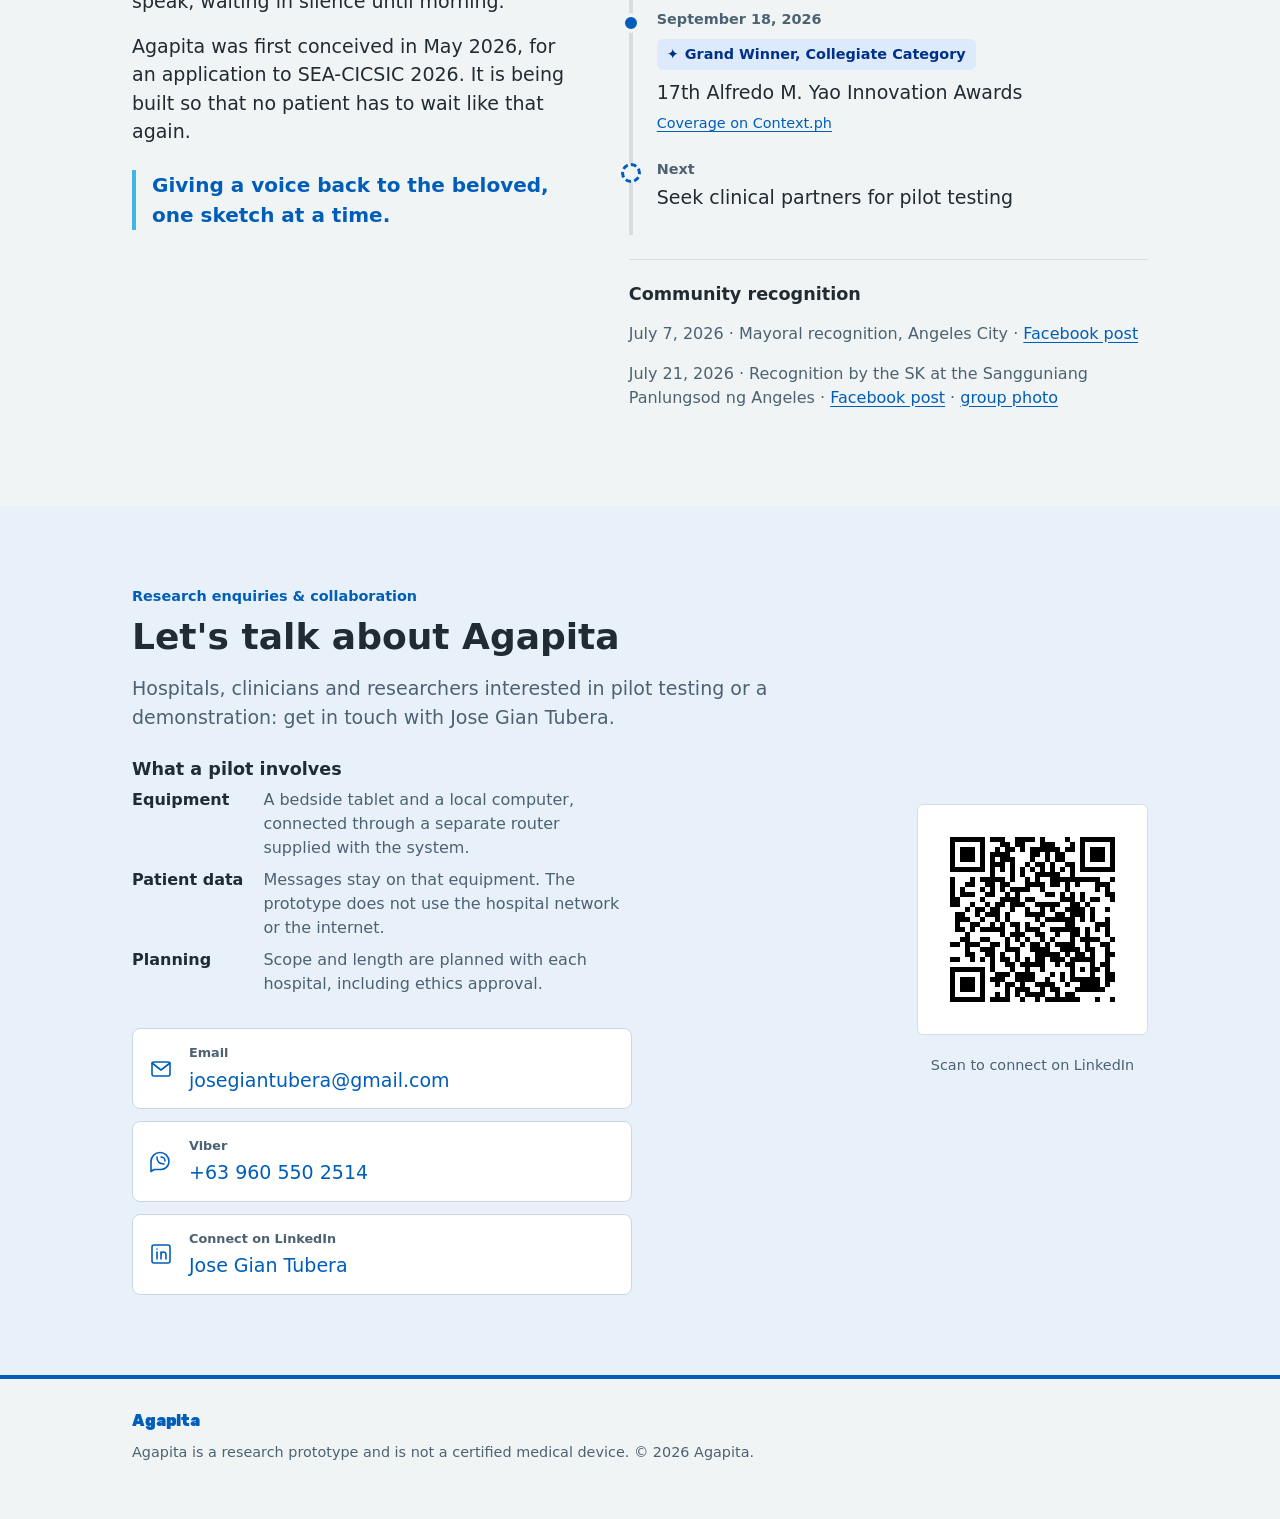
==== commit 0e273314: "add pilot details, self-host font" ====
--- a/site/index.html
+++ b/site/index.html
@@ -25,9 +25,7 @@
   <link rel="icon" type="image/svg+xml" href="assets/favicon.svg">
   <link rel="icon" type="image/png" sizes="32x32" href="assets/favicon-32.png">
   <link rel="apple-touch-icon" href="assets/apple-touch-icon.png">
-  <link rel="preconnect" href="https://fonts.googleapis.com">
-  <link rel="preconnect" href="https://fonts.gstatic.com" crossorigin>
-  <link href="https://fonts.googleapis.com/css2?family=Rubik+One&text=Agapita&display=swap" rel="stylesheet">
+  <link rel="preload" href="assets/fonts/rubik-one-agapita.woff2" as="font" type="font/woff2" crossorigin>
   <link rel="stylesheet" href="style.css">
   <script src="carousel.js" defer></script>
   <script src="navigation.js" defer></script>
@@ -218,7 +216,7 @@
         <div>
           <h2 class="h2-sm">Recognition</h2>
           <ol class="timeline">
-            <li><time class="tl-date" datetime="2026-06-21">June 21, 2026</time><span><strong class="award-badge award-bronze"><span aria-hidden="true">✦</span> Bronze award</strong><br>SEA-CICSIC 2026, Xiamen University Malaysia<br><a class="tl-source" href="https://www.facebook.com/ccsdragons/posts/pfbid0Pv87STEeNGyTgvTKrPQnf9edVNFpvnEP8j9SLjPHQQy8xbLPoaAoQ9BxcWRFBU17l">Facebook announcement</a></span></li>
+            <li><time class="tl-date" datetime="2026-06-21">June 21, 2026</time><span><strong class="award-badge award-bronze"><span aria-hidden="true">✦</span> Bronze award</strong><br>SEA-CICSIC 2026, Xiamen University Malaysia<br><a class="tl-source" href="https://events.xmu.edu.my/seacicsic26/result.html">Official results</a></span></li>
             <li><time class="tl-date" datetime="2026-09-18">September 18, 2026</time><span><strong class="award-badge award-winner"><span aria-hidden="true">✦</span> Grand Winner, Collegiate Category</strong><br>17th Alfredo M. Yao Innovation Awards<br><a class="tl-source" href="https://context.ph/2026/10/28/pcci-honors-two-filipino-innovations-at-2026-alfredo-m-yao-innovation-awards/">Coverage on Context.ph</a></span></li>
             <li class="tl-next"><span class="tl-date">Next</span><span>Seek clinical partners for pilot testing</span></li>
           </ol>
@@ -238,6 +236,15 @@
           <p class="contact-eyebrow">Research enquiries &amp; collaboration</p>
           <h2 id="contact-title">Let's talk about Agapita</h2>
           <p class="section-intro">Hospitals, clinicians and researchers interested in pilot testing or a demonstration: get in touch with Jose Gian Tubera.</p>
+          <h3 class="pilot-title">What a pilot involves</h3>
+          <dl class="pilot-facts">
+            <dt>Equipment</dt>
+            <dd>A bedside tablet and a local computer, connected through a separate router supplied with the system.</dd>
+            <dt>Patient data</dt>
+            <dd>Messages stay on that equipment. The prototype does not use the hospital network or the internet.</dd>
+            <dt>Planning</dt>
+            <dd>Scope and length are planned with each hospital, including ethics approval.</dd>
+          </dl>
           <address class="contact-links">
             <a href="mailto:josegiantubera@gmail.com">
               <svg class="contact-icon" viewBox="0 0 24 24" aria-hidden="true"><rect x="3" y="5" width="18" height="14" rx="2"/><path d="m3 6 9 7 9-7"/></svg>
--- a/site/style.css
+++ b/site/style.css
@@ -19,6 +19,8 @@
   color-scheme: light;
 }
 
+/* Rubik One (SIL OFL 1.1, see assets/fonts/OFL.txt), subset to the letters of "Agapita". */
+@font-face { font-family: "Rubik One"; font-style: normal; font-weight: 400; font-display: swap; src: url("assets/fonts/rubik-one-agapita.woff2") format("woff2"); unicode-range: U+41, U+61, U+67, U+69, U+70, U+74; }
 .wordmark { font-family: "Rubik One", "Arial Black", Arial, sans-serif; font-weight: 400; letter-spacing: -0.01em; }
 
 *, *::before, *::after { box-sizing: border-box; }
@@ -90,7 +92,7 @@
 
 /* Hero */
 .hero { position: relative; isolation: isolate; background: #082d50; color: var(--white); }
-.hero-copy { position: relative; z-index: 2; padding-top: 48px; padding-bottom: 48px; pointer-events: none; }
+.hero-copy { position: relative; z-index: 4; padding-top: 48px; padding-bottom: 48px; pointer-events: none; }
 .hero-text { max-width: 36rem; pointer-events: auto; }
 .hero .ticks { font-size: 1rem; }
 .hero .button:focus-visible { background: var(--focus); color: var(--text); }
@@ -218,6 +220,11 @@
 .contact { background: var(--pale-blue); }
 .contact-grid { display: grid; gap: 32px; align-items: center; }
 .contact-eyebrow { color: var(--blue); font-size: .9rem; font-weight: 700; margin-bottom: 8px; }
+.pilot-title { font-size: 1.1rem; margin-bottom: 8px; }
+.pilot-facts { display: grid; gap: 4px 20px; max-width: 500px; margin: 0 0 28px; font-size: 1rem; }
+.pilot-facts dt { font-weight: 700; }
+.pilot-facts dd { margin: 0 0 8px; color: var(--text-secondary); }
+@media (min-width: 480px) { .pilot-facts { grid-template-columns: auto 1fr; } .pilot-facts dd { margin: 0 0 4px; } }
 .contact-links { display: grid; gap: 12px; font-style: normal; }
 .contact-links a { display: flex; align-items: center; gap: 16px; width: 100%; max-width: 500px; min-height: 76px; padding: 14px 16px; border: 1px solid #c7d8e8; border-radius: 8px; background: var(--white); text-decoration: none; overflow-wrap: anywhere; transition: background .2s ease, box-shadow .2s ease; }
 .contact-links a > span { min-width: 0; }
@@ -252,7 +259,7 @@
 .event-slide img { display: block; width: 100%; aspect-ratio: 3 / 2; height: auto; object-fit: contain; background: #082d50; }
 .event-slide figcaption { padding: 20px 80px 20px 24px; min-height: 80px; font-size: .85rem; }
 .event-name { font-weight: 400; }
-.event-slide.is-leaving { position: absolute; inset: 0; pointer-events: none; }
+.event-slide.is-leaving { position: absolute; inset: 0; z-index: 1; pointer-events: none; }
 .event-slide.is-leaving figcaption { visibility: hidden; }
 .carousel-play { position: absolute; z-index: 3; bottom: 18px; right: 24px; display: grid; place-items: center; width: 44px; height: 44px; padding: 12px; border: 0; border-radius: 50%; color: var(--white); background: rgba(8,45,80,.6); cursor: pointer; }
 .carousel-play:hover { background: #154875; }
@@ -264,9 +271,11 @@
   .hero .carousel { position: absolute; inset: 0; }
   .carousel-slides, .event-slide { position: absolute; inset: 0; }
   .event-slide img { position: absolute; left: 32%; width: 68%; height: 100%; aspect-ratio: auto; object-fit: cover; object-position: center 38%; }
+  /* Feather the left edge into the gradient so it never shows as a hard line while photos change. */
+  .event-slide img { -webkit-mask-image: linear-gradient(90deg, transparent, #000 18%); mask-image: linear-gradient(90deg, transparent, #000 18%); }
   .event-slide-plaques img { object-position: 38% center; }
-  .carousel::after { content: ""; position: absolute; inset: 0; pointer-events: none; background: linear-gradient(90deg, #082d50 10%, rgba(8,45,80,.98) 25%, rgba(8,45,80,.91) 43%, rgba(8,45,80,.4) 54%, rgba(8,45,80,.06) 70%), linear-gradient(0deg, rgba(4,22,40,.95), transparent 40%); }
-  .event-slide figcaption { position: absolute; z-index: 1; bottom: 28px; right: max(32px, calc((100vw - 1016px) / 2)); width: 38%; max-width: 430px; min-height: 44px; padding: 12px 60px 12px 0; }
+  .carousel::after { content: ""; position: absolute; z-index: 2; inset: 0; pointer-events: none; background: linear-gradient(90deg, #082d50 10%, rgba(8,45,80,.98) 25%, rgba(8,45,80,.91) 43%, rgba(8,45,80,.4) 54%, rgba(8,45,80,.06) 70%), linear-gradient(0deg, rgba(4,22,40,.95), transparent 40%); }
+  .event-slide figcaption { position: absolute; z-index: 3; bottom: 28px; right: max(32px, calc((100vw - 1016px) / 2)); width: 38%; max-width: 430px; min-height: 44px; padding: 12px 60px 12px 0; }
   .carousel-play { bottom: 28px; right: max(32px, calc((100vw - 1016px) / 2)); }
 }
 @media (max-width: 479px) {
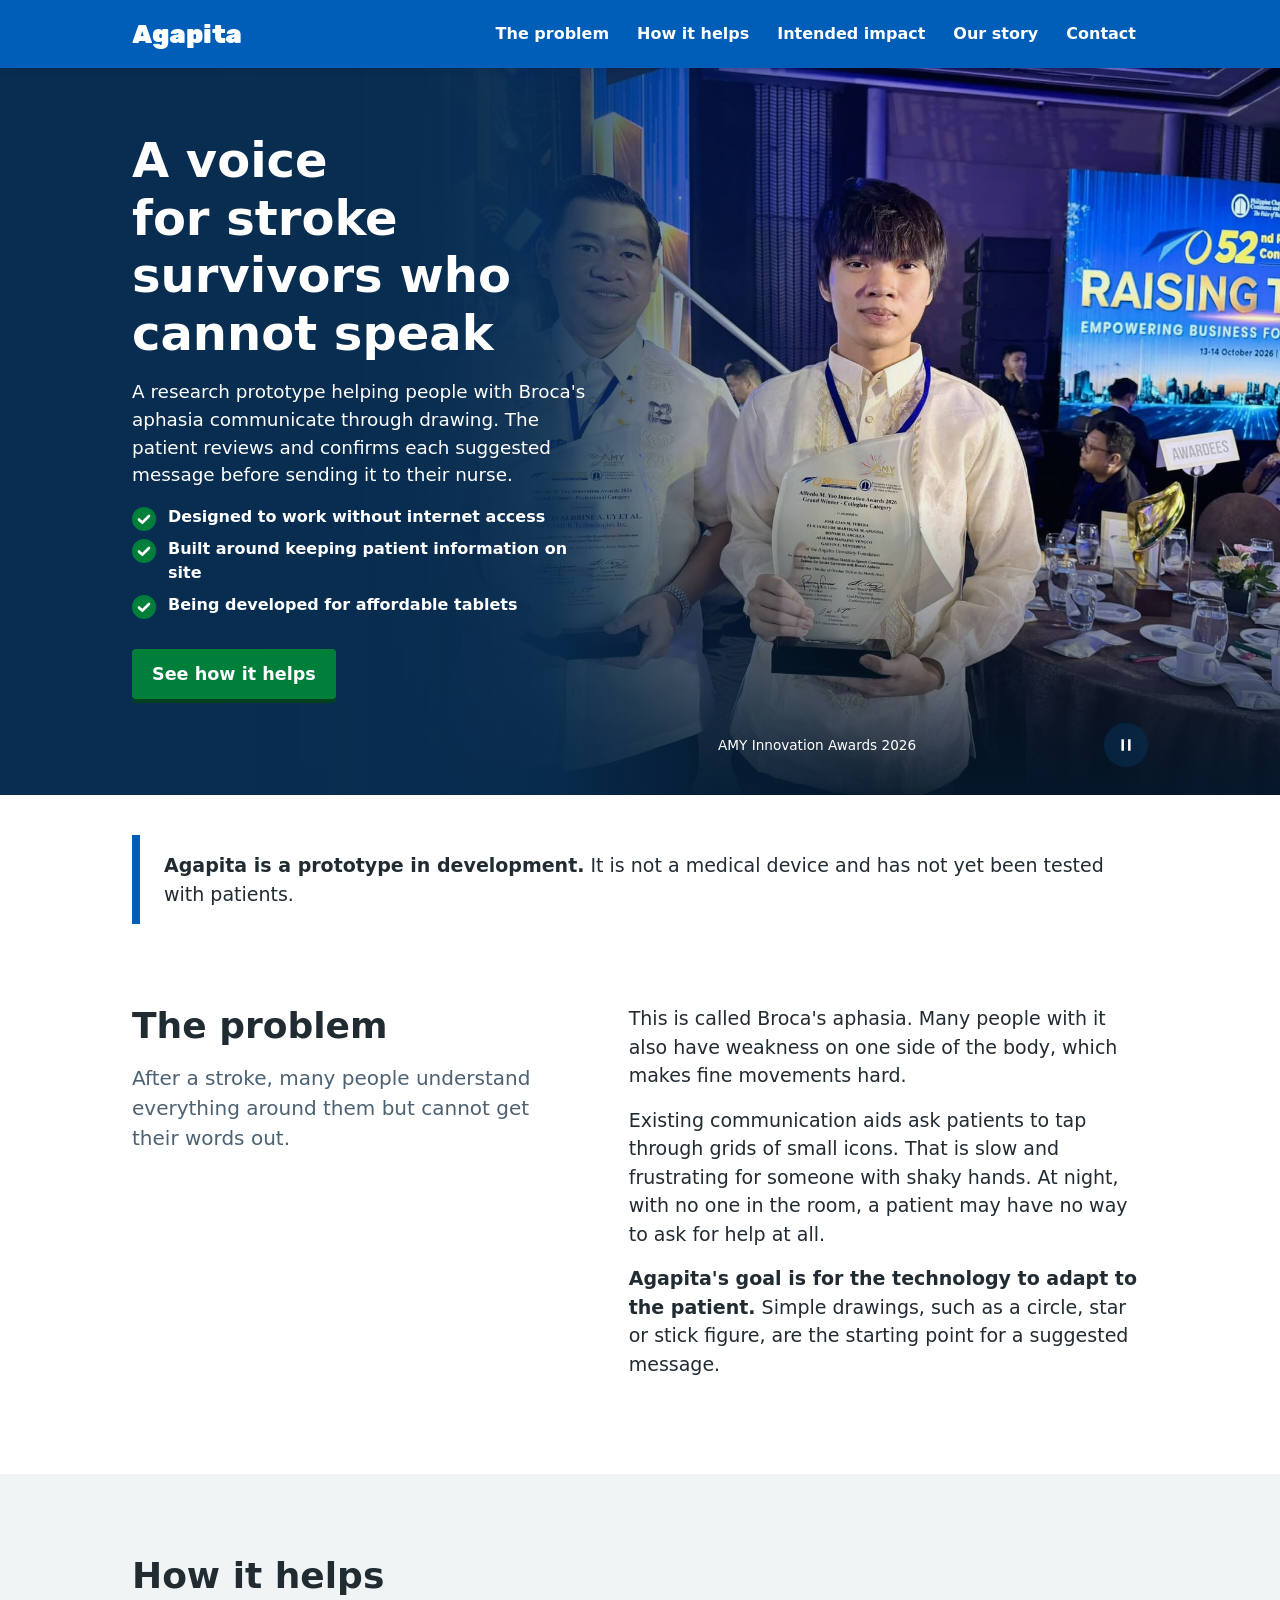
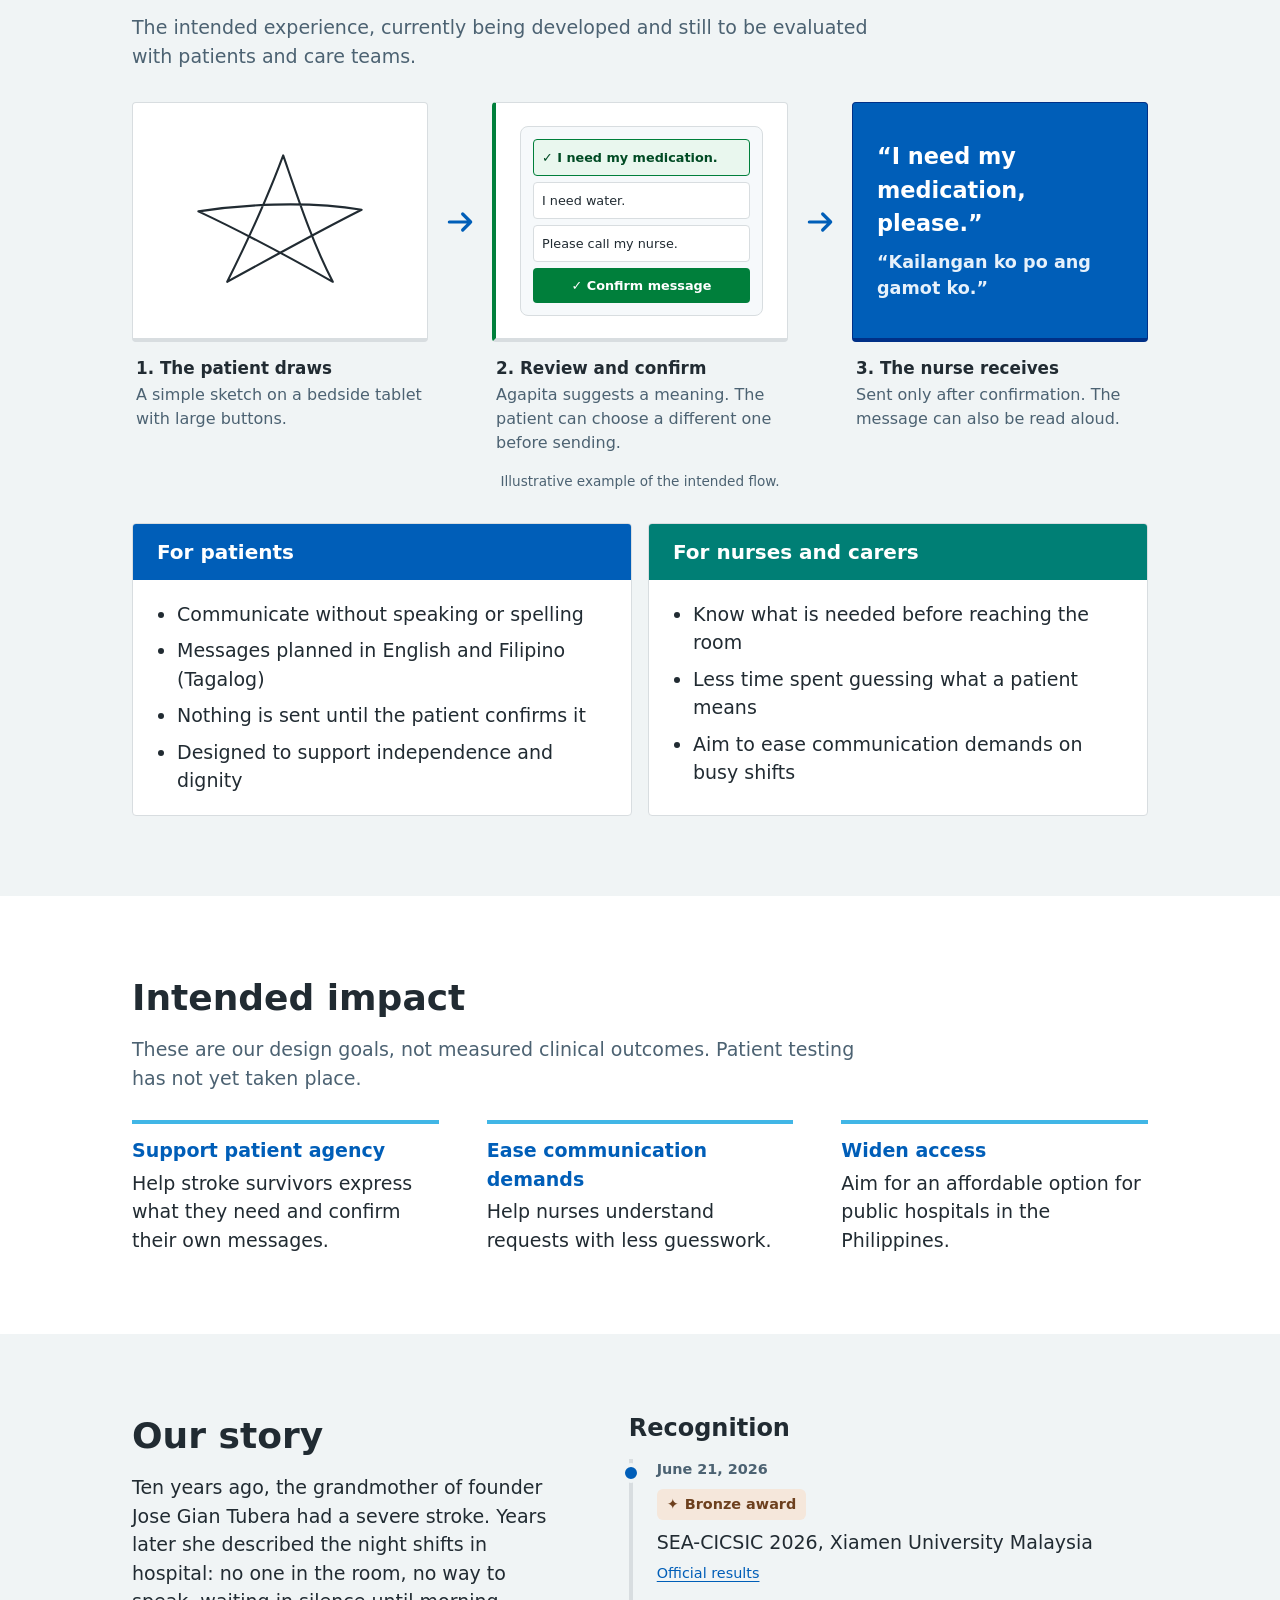
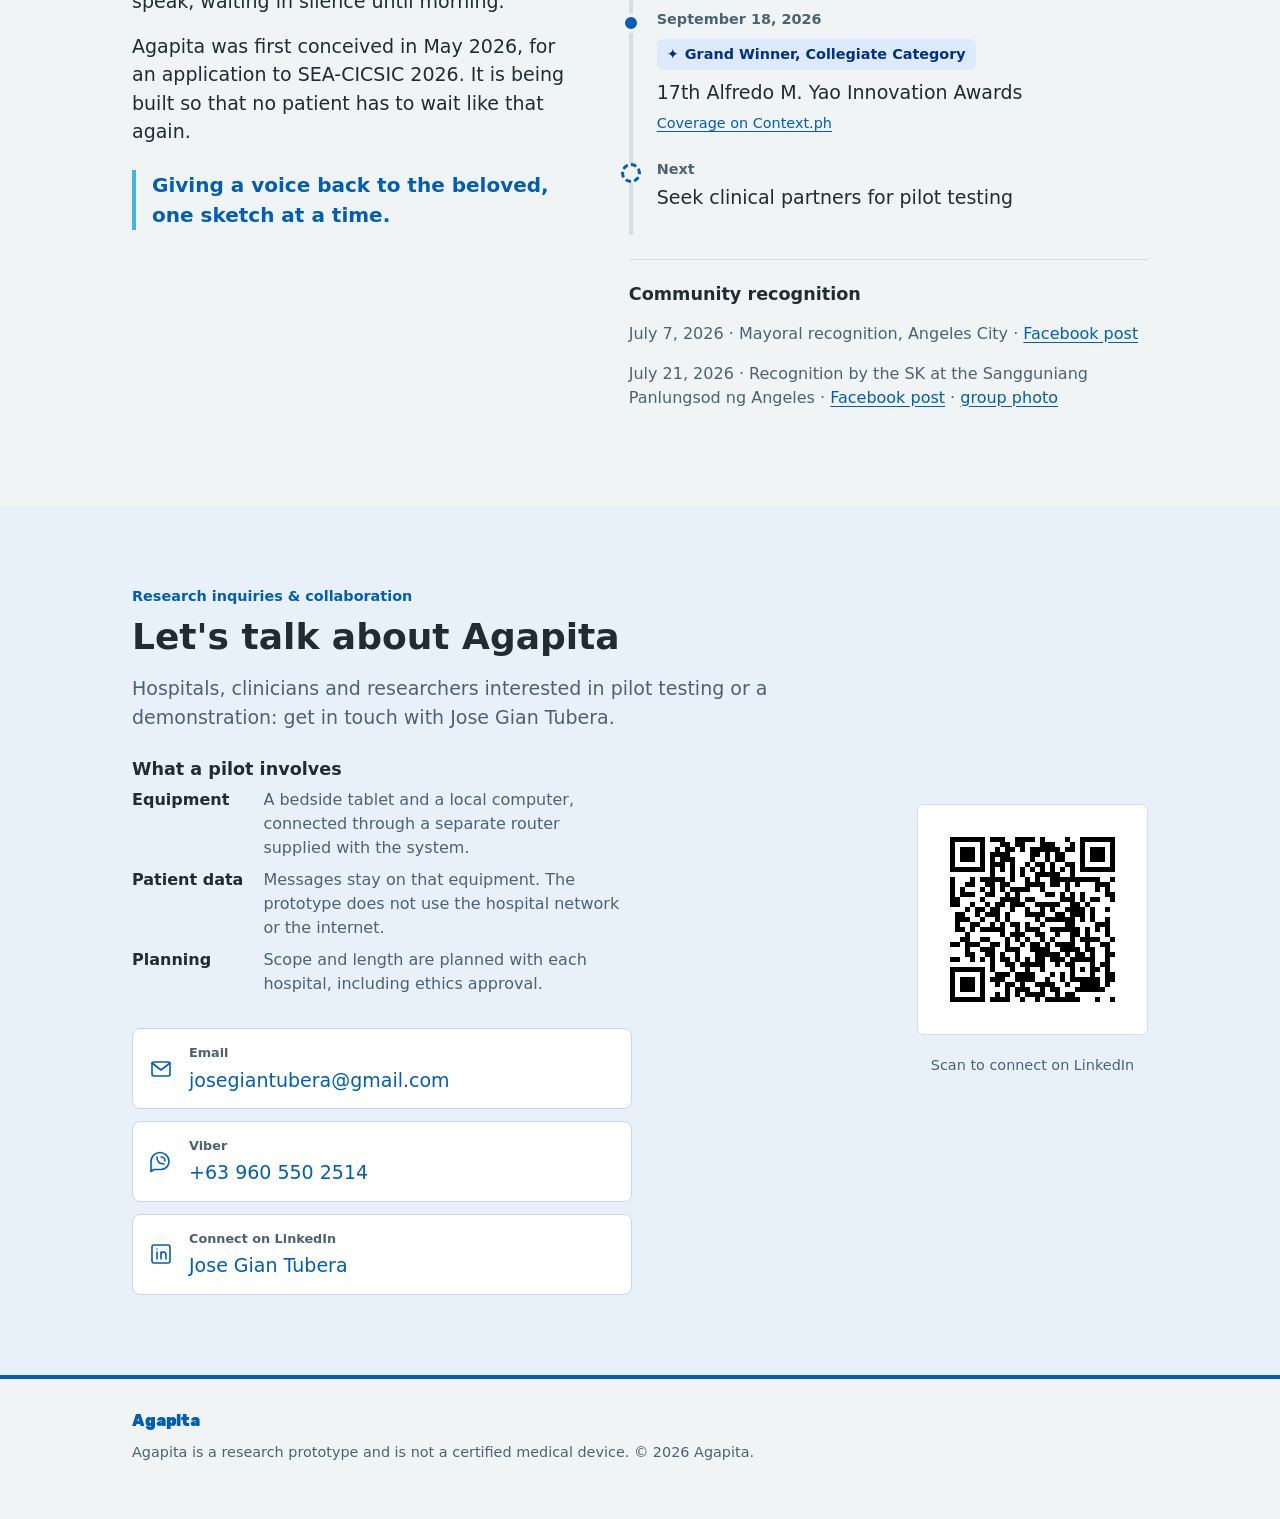
==== commit 599c489d: "enquiries -> inquiries smh" ====
--- a/site/index.html
+++ b/site/index.html
@@ -233,7 +233,7 @@
     <section class="section contact" id="contact" aria-labelledby="contact-title">
       <div class="wrap contact-grid">
         <div>
-          <p class="contact-eyebrow">Research enquiries &amp; collaboration</p>
+          <p class="contact-eyebrow">Research inquiries &amp; collaboration</p>
           <h2 id="contact-title">Let's talk about Agapita</h2>
           <p class="section-intro">Hospitals, clinicians and researchers interested in pilot testing or a demonstration: get in touch with Jose Gian Tubera.</p>
           <h3 class="pilot-title">What a pilot involves</h3>
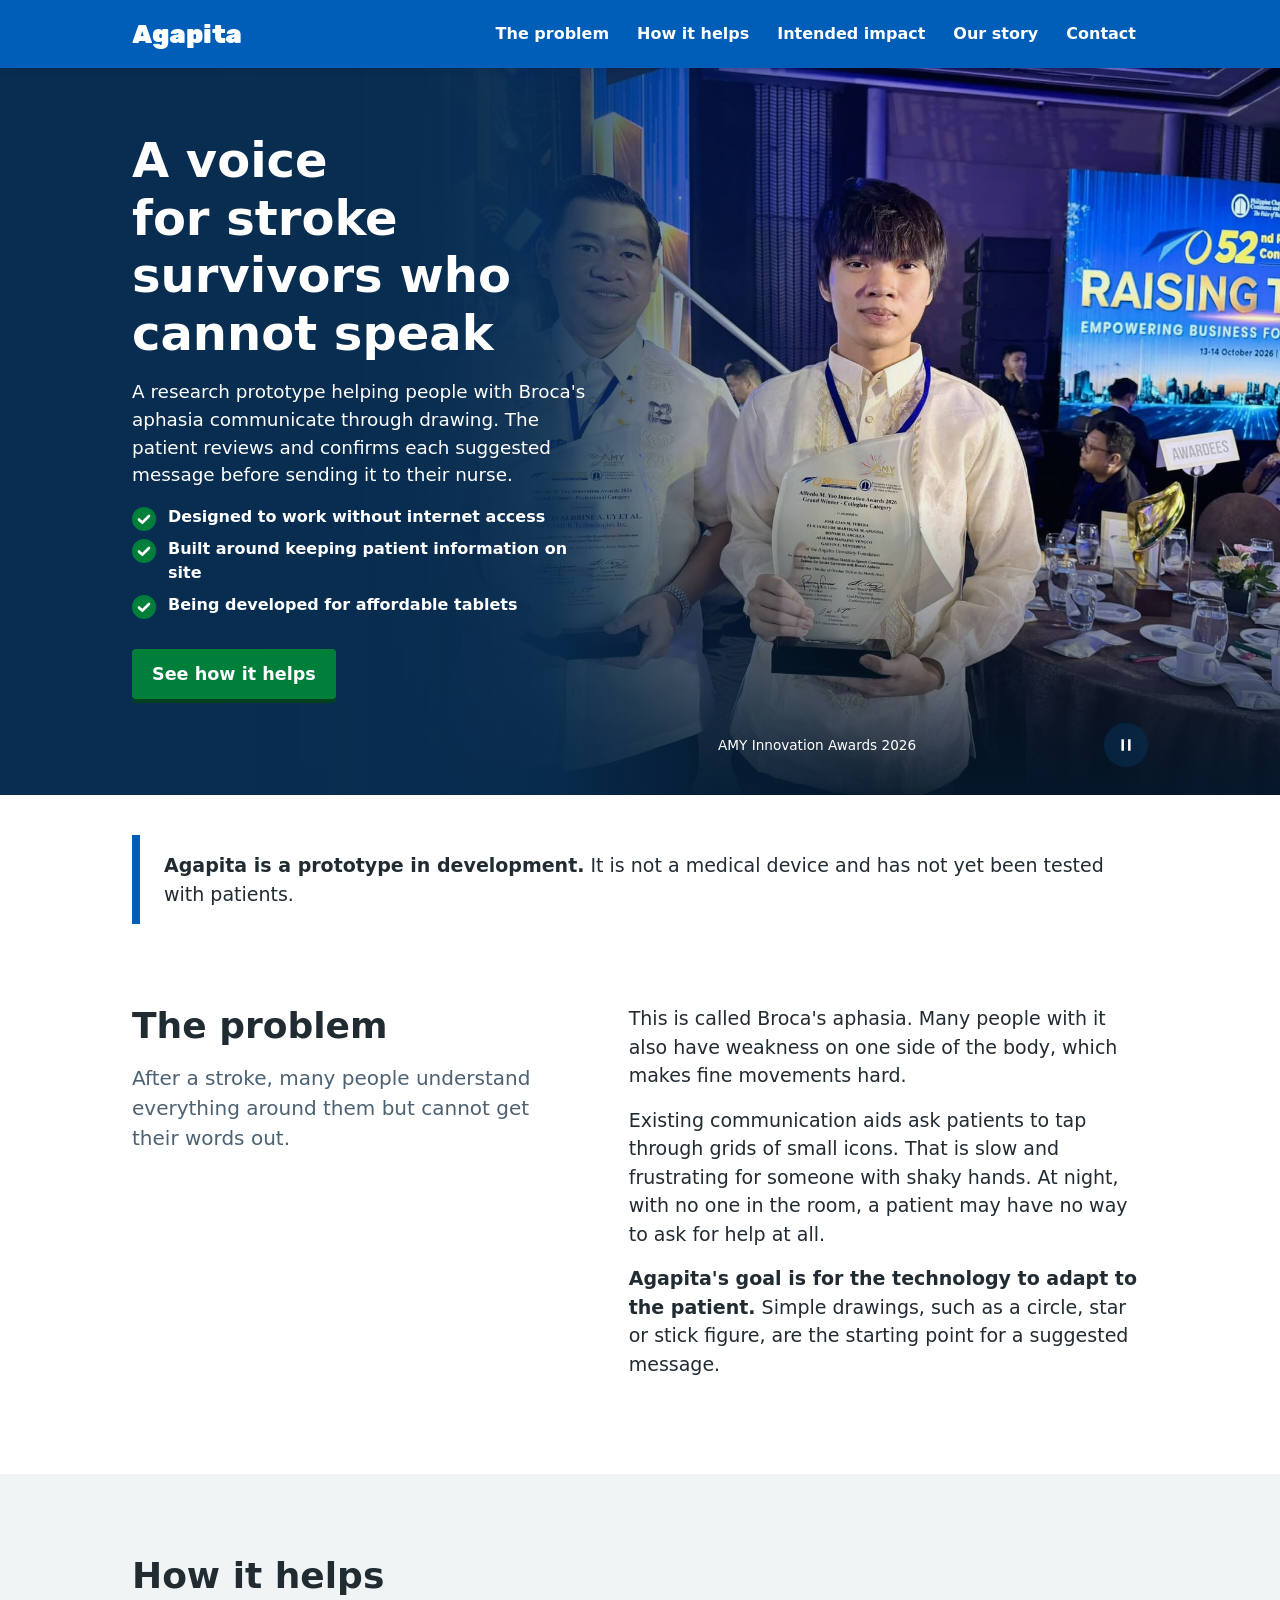
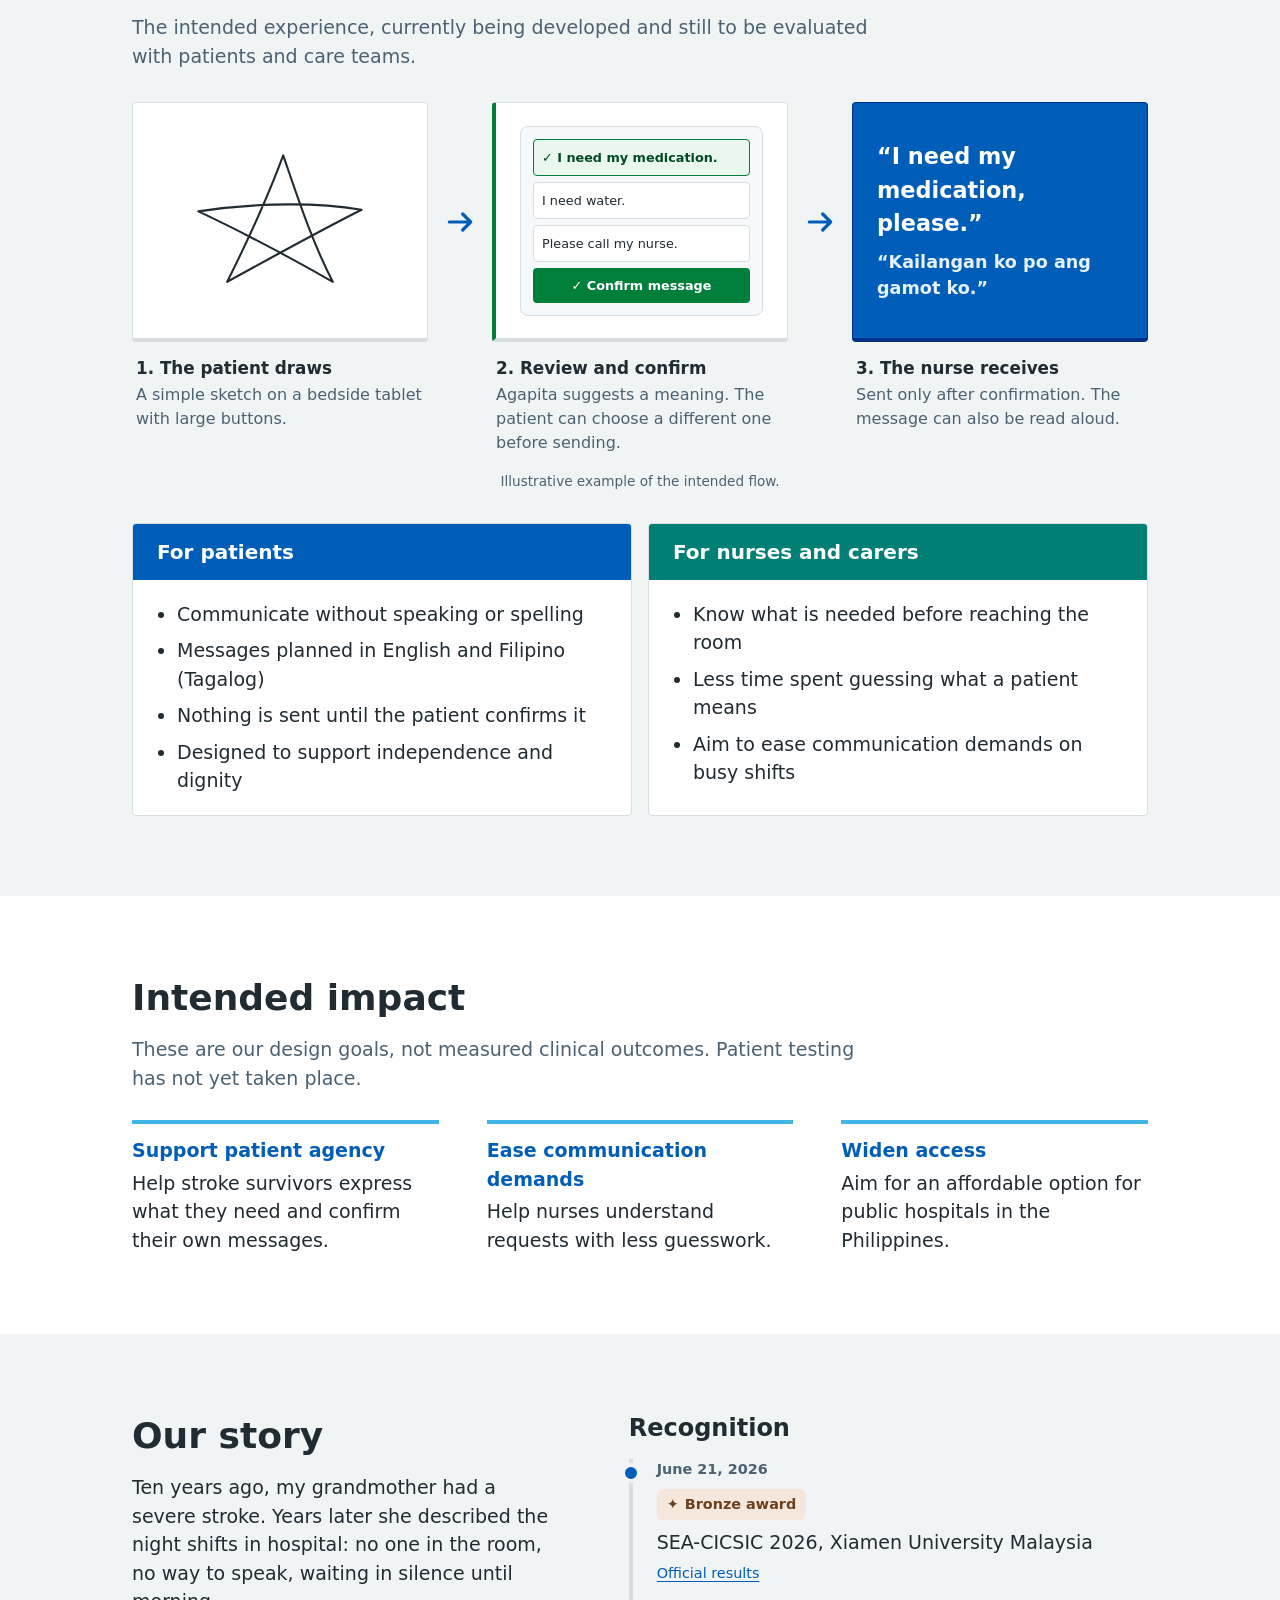
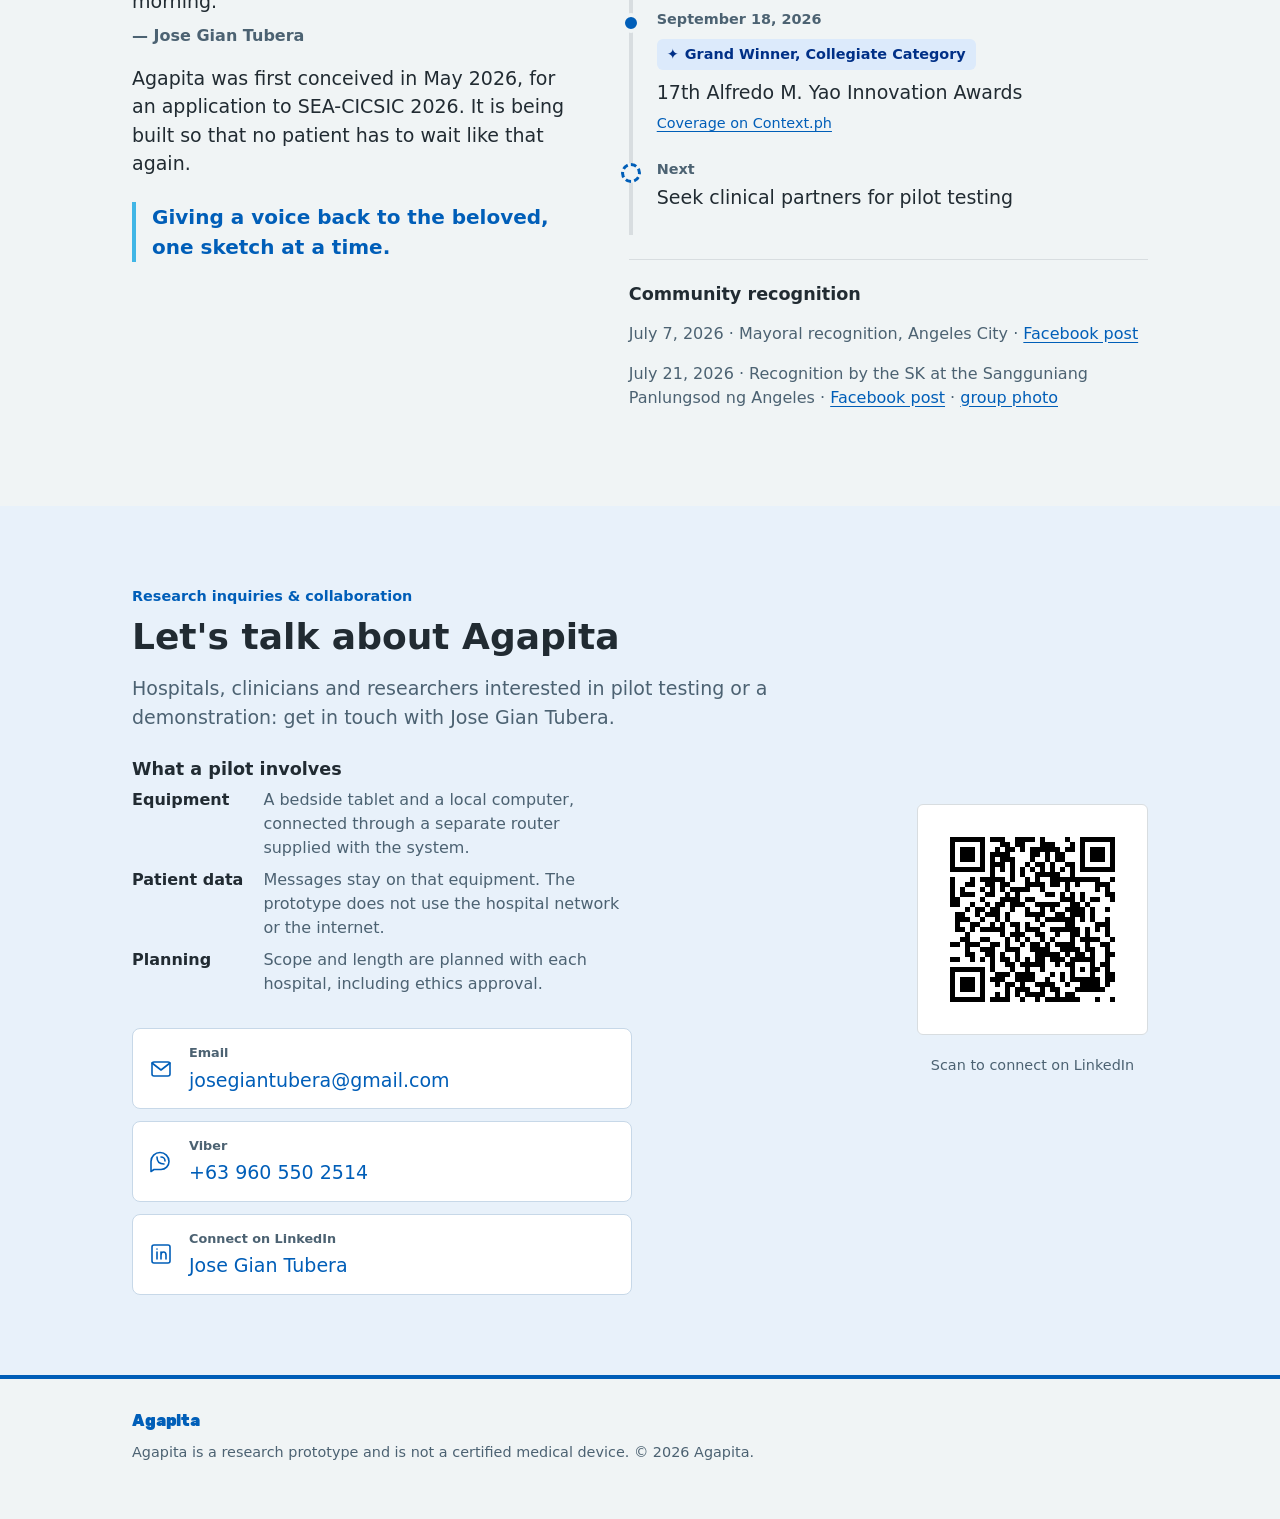
==== commit d04fae84: "story quote" ====
--- a/site/index.html
+++ b/site/index.html
@@ -209,7 +209,12 @@
       <div class="wrap two-col">
         <div>
           <h2>Our story</h2>
-          <p>Ten years ago, the grandmother of founder Jose Gian Tubera had a severe stroke. Years later she described the night shifts in hospital: no one in the room, no way to speak, waiting in silence until morning.</p>
+          <figure class="story-quote">
+            <blockquote>
+              <p>Ten years ago, my grandmother had a severe stroke. Years later she described the night shifts in hospital: no one in the room, no way to speak, waiting in silence until morning.</p>
+            </blockquote>
+            <figcaption>— Jose Gian Tubera</figcaption>
+          </figure>
           <p>Agapita was first conceived in <time datetime="2026-05-11">May 2026</time>, for an application to SEA-CICSIC 2026. It is being built so that no patient has to wait like that again.</p>
           <p class="quote">Giving a voice back to the beloved, one sketch at a time.</p>
         </div>
--- a/site/style.css
+++ b/site/style.css
@@ -202,6 +202,10 @@
 .impact strong { display: block; margin-bottom: 4px; color: var(--blue); }
 
 /* Story */
+.story-quote { margin: 0 0 16px; }
+.story-quote blockquote { margin: 0; }
+.story-quote blockquote p { margin-bottom: 8px; }
+.story-quote figcaption { font-size: 1rem; font-weight: 600; color: var(--text-secondary); }
 .quote { font-size: 1.25rem; font-weight: 700; color: var(--blue); border-left: 4px solid var(--light-blue); padding-left: 16px; margin-top: 24px; }
 .timeline { list-style: none; margin: 0; padding: 0; border-left: 4px solid var(--border); }
 .timeline li { position: relative; padding: 0 0 24px 24px; display: grid; gap: 2px; margin: 0; }
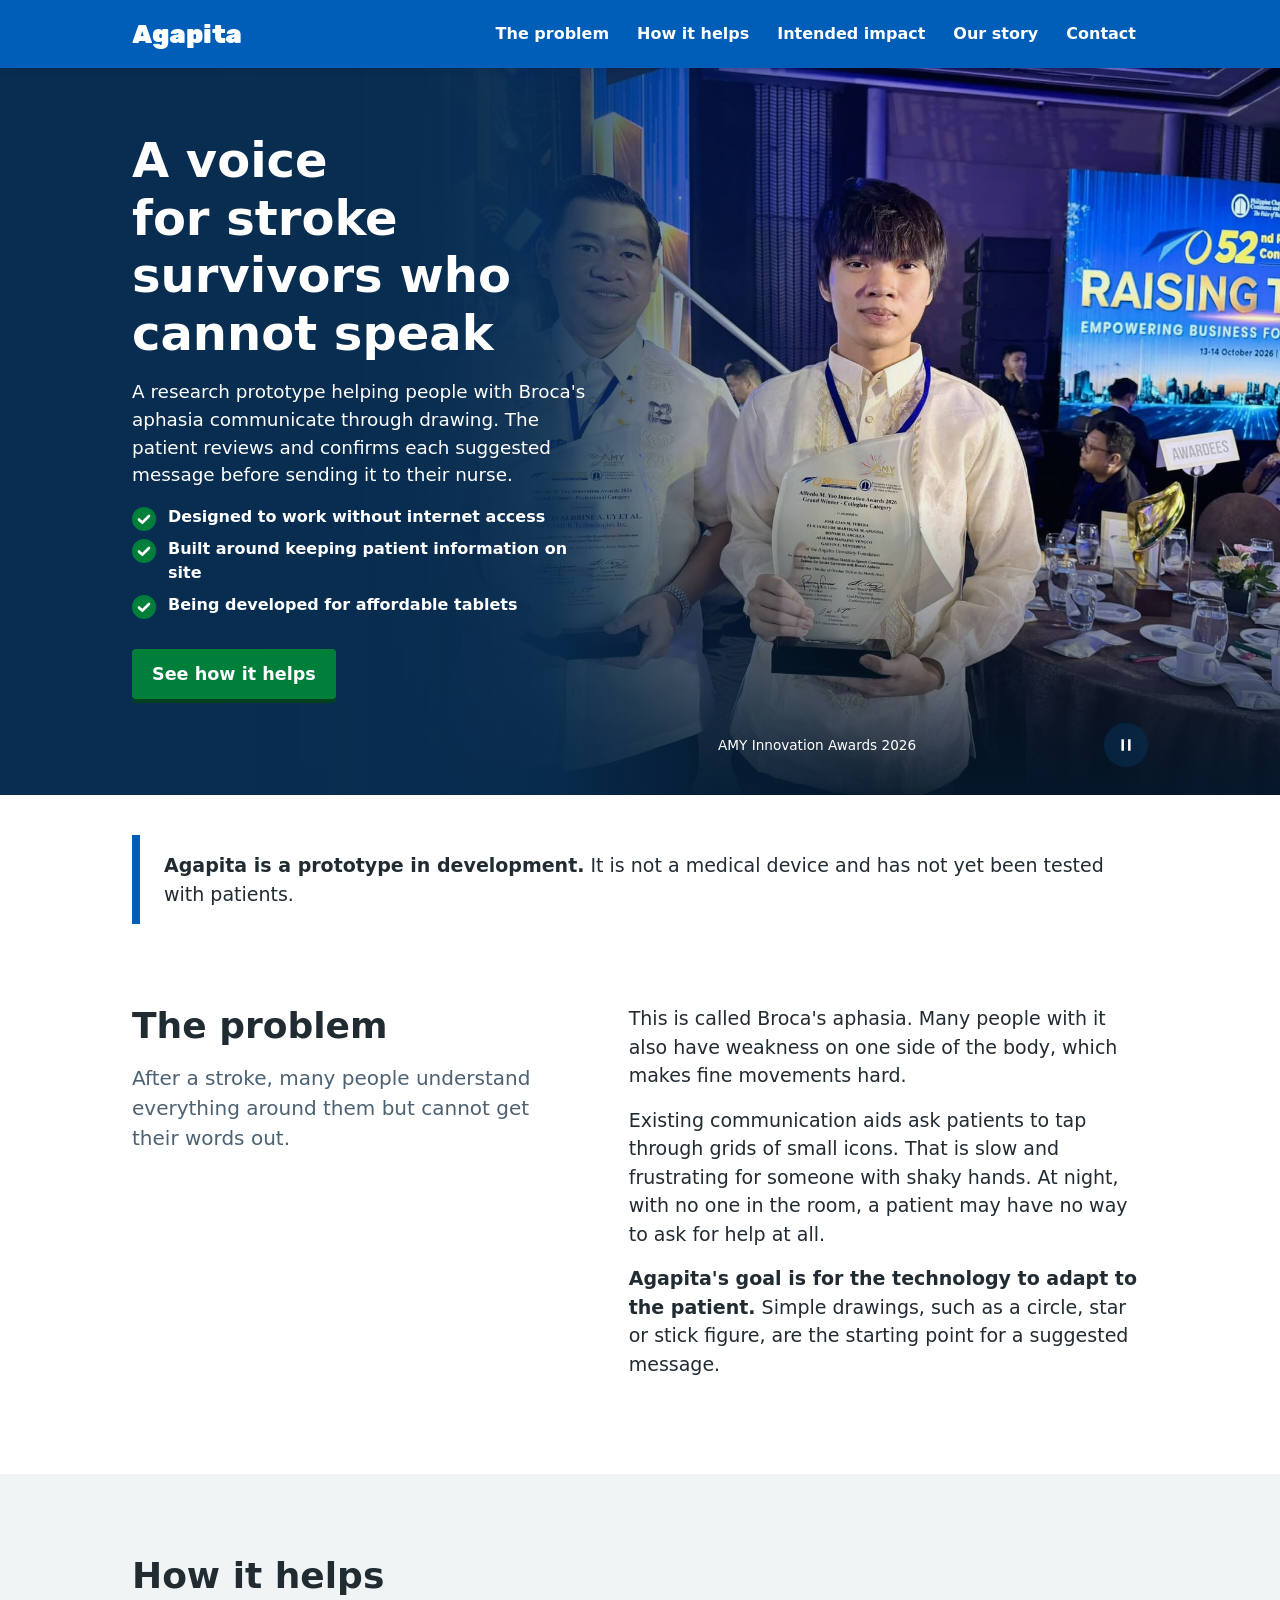
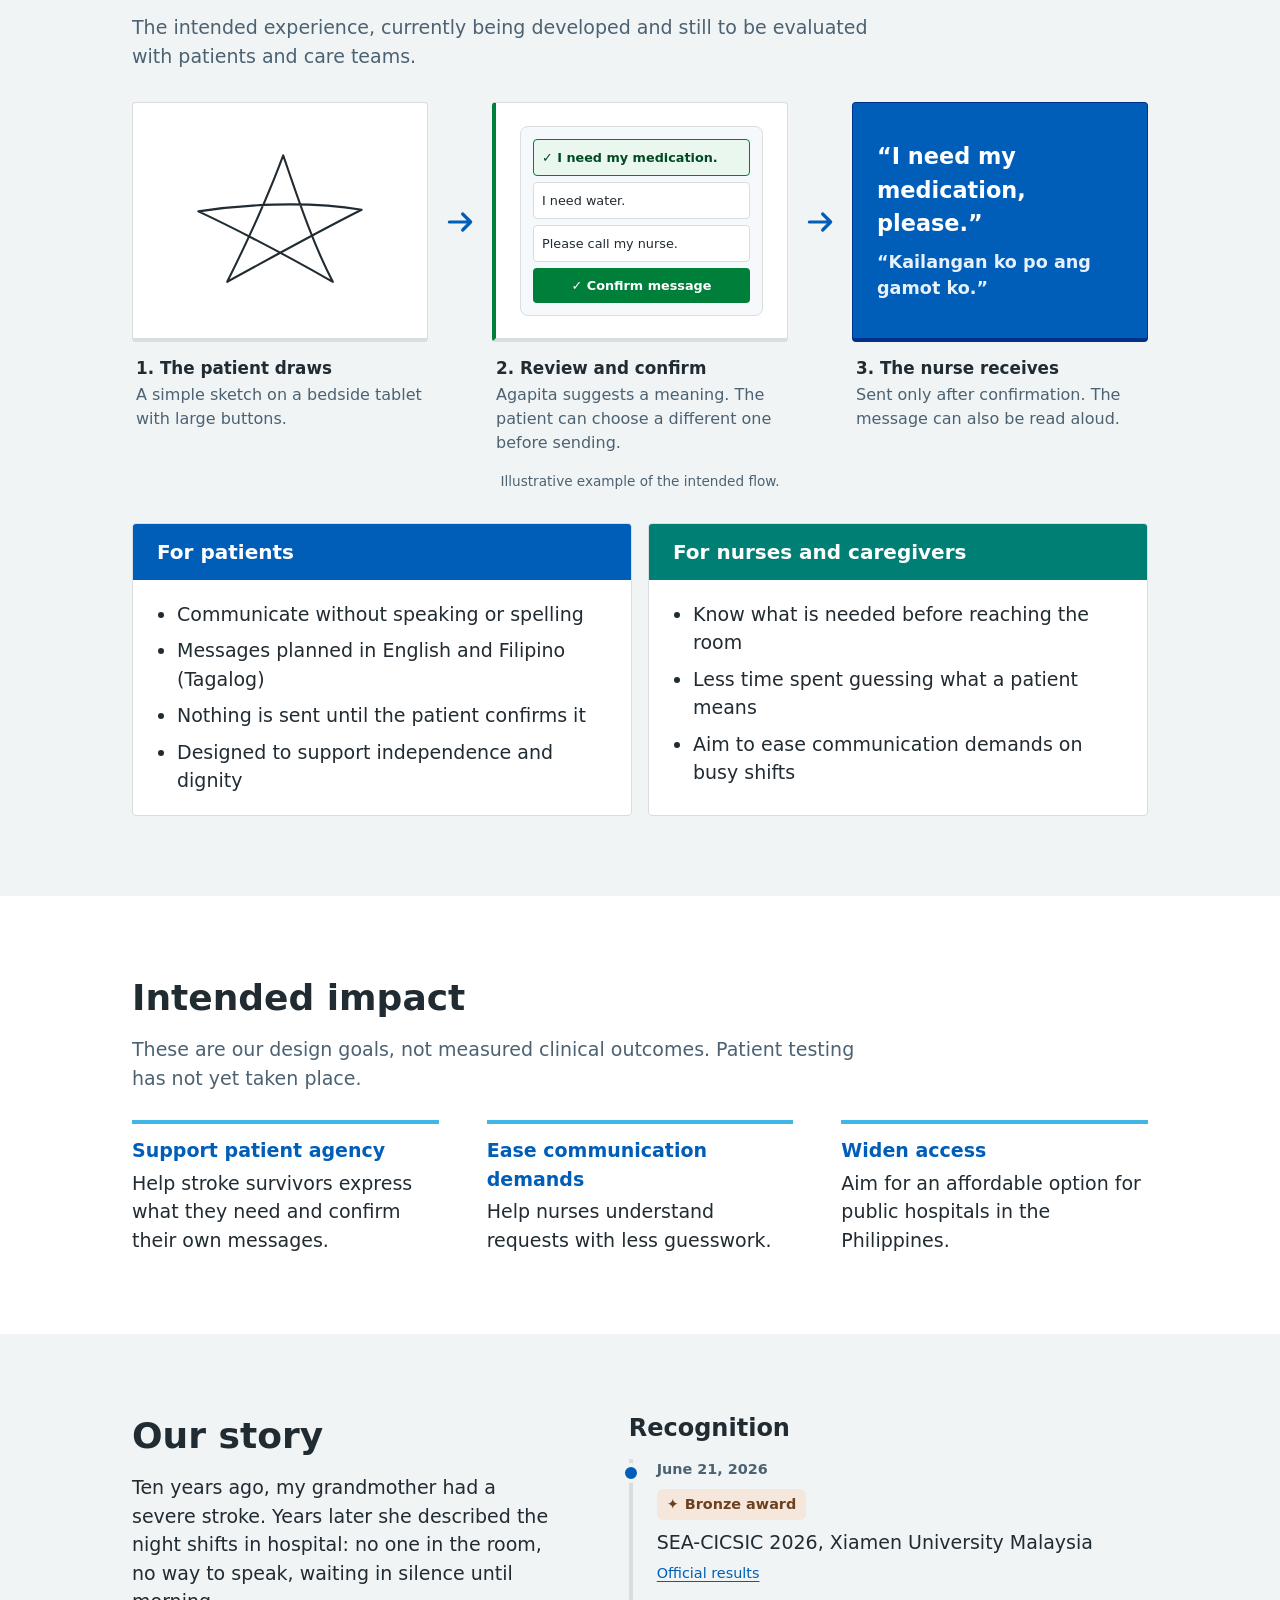
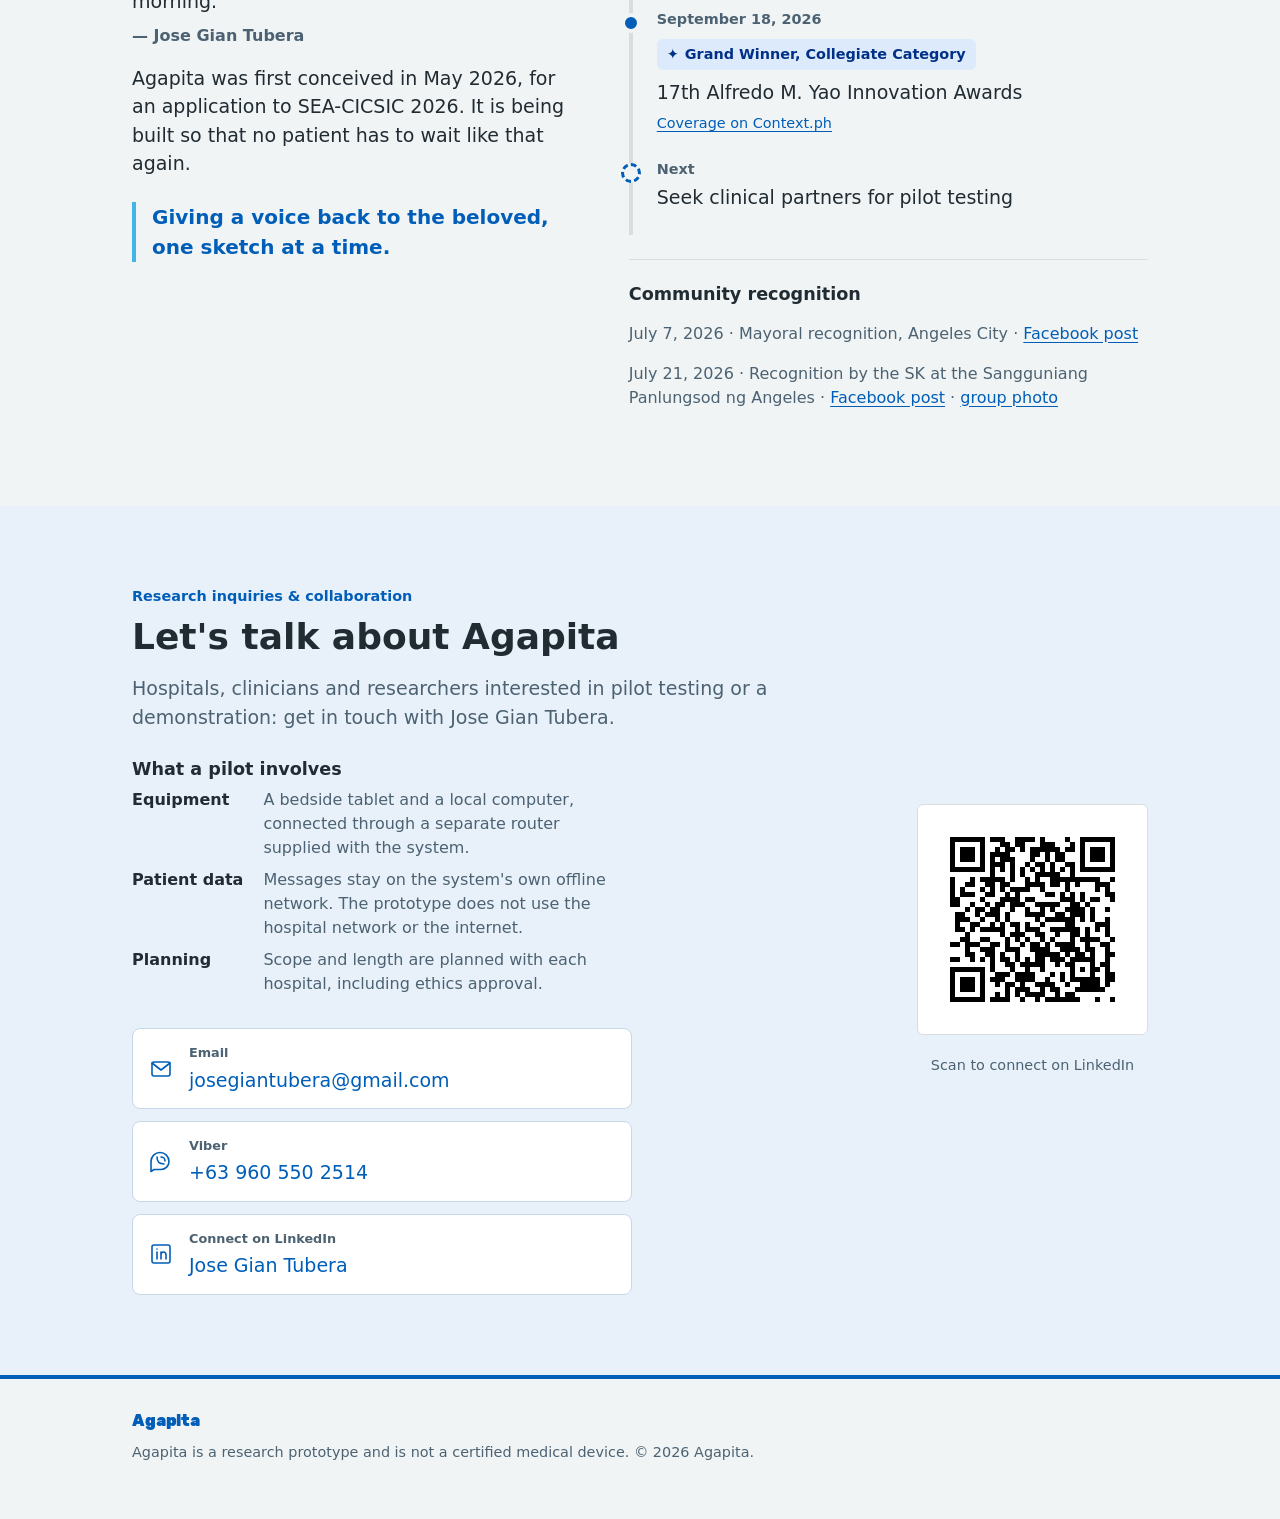
==== commit db07c384: "update favicon to concept 35, clarify offline network and caregiver wording" ====
--- a/site/index.html
+++ b/site/index.html
@@ -22,9 +22,9 @@
   <meta name="theme-color" content="#005EB8">
   <meta name="color-scheme" content="light">
   <link rel="canonical" href="https://iamstrix.github.io/agapita-site/">
-  <link rel="icon" type="image/svg+xml" href="assets/favicon.svg">
-  <link rel="icon" type="image/png" sizes="32x32" href="assets/favicon-32.png">
-  <link rel="apple-touch-icon" href="assets/apple-touch-icon.png">
+  <link rel="icon" type="image/png" sizes="32x32" href="assets/favicon-32.png?v=35">
+  <link rel="icon" type="image/svg+xml" sizes="any" href="assets/favicon.svg?v=35">
+  <link rel="apple-touch-icon" sizes="180x180" href="assets/apple-touch-icon.png?v=35">
   <link rel="preload" href="assets/fonts/rubik-one-agapita.woff2" as="font" type="font/woff2" crossorigin>
   <link rel="stylesheet" href="style.css">
   <script src="carousel.js" defer></script>
@@ -178,7 +178,7 @@
             </div>
           </article>
           <article class="card">
-            <div class="card-head card-head-aqua"><h3>For nurses and carers</h3></div>
+            <div class="card-head card-head-aqua"><h3>For nurses and caregivers</h3></div>
             <div class="card-body">
               <ul>
                 <li>Know what is needed before reaching the room</li>
@@ -246,7 +246,7 @@
             <dt>Equipment</dt>
             <dd>A bedside tablet and a local computer, connected through a separate router supplied with the system.</dd>
             <dt>Patient data</dt>
-            <dd>Messages stay on that equipment. The prototype does not use the hospital network or the internet.</dd>
+            <dd>Messages stay on the system's own offline network. The prototype does not use the hospital network or the internet.</dd>
             <dt>Planning</dt>
             <dd>Scope and length are planned with each hospital, including ethics approval.</dd>
           </dl>
